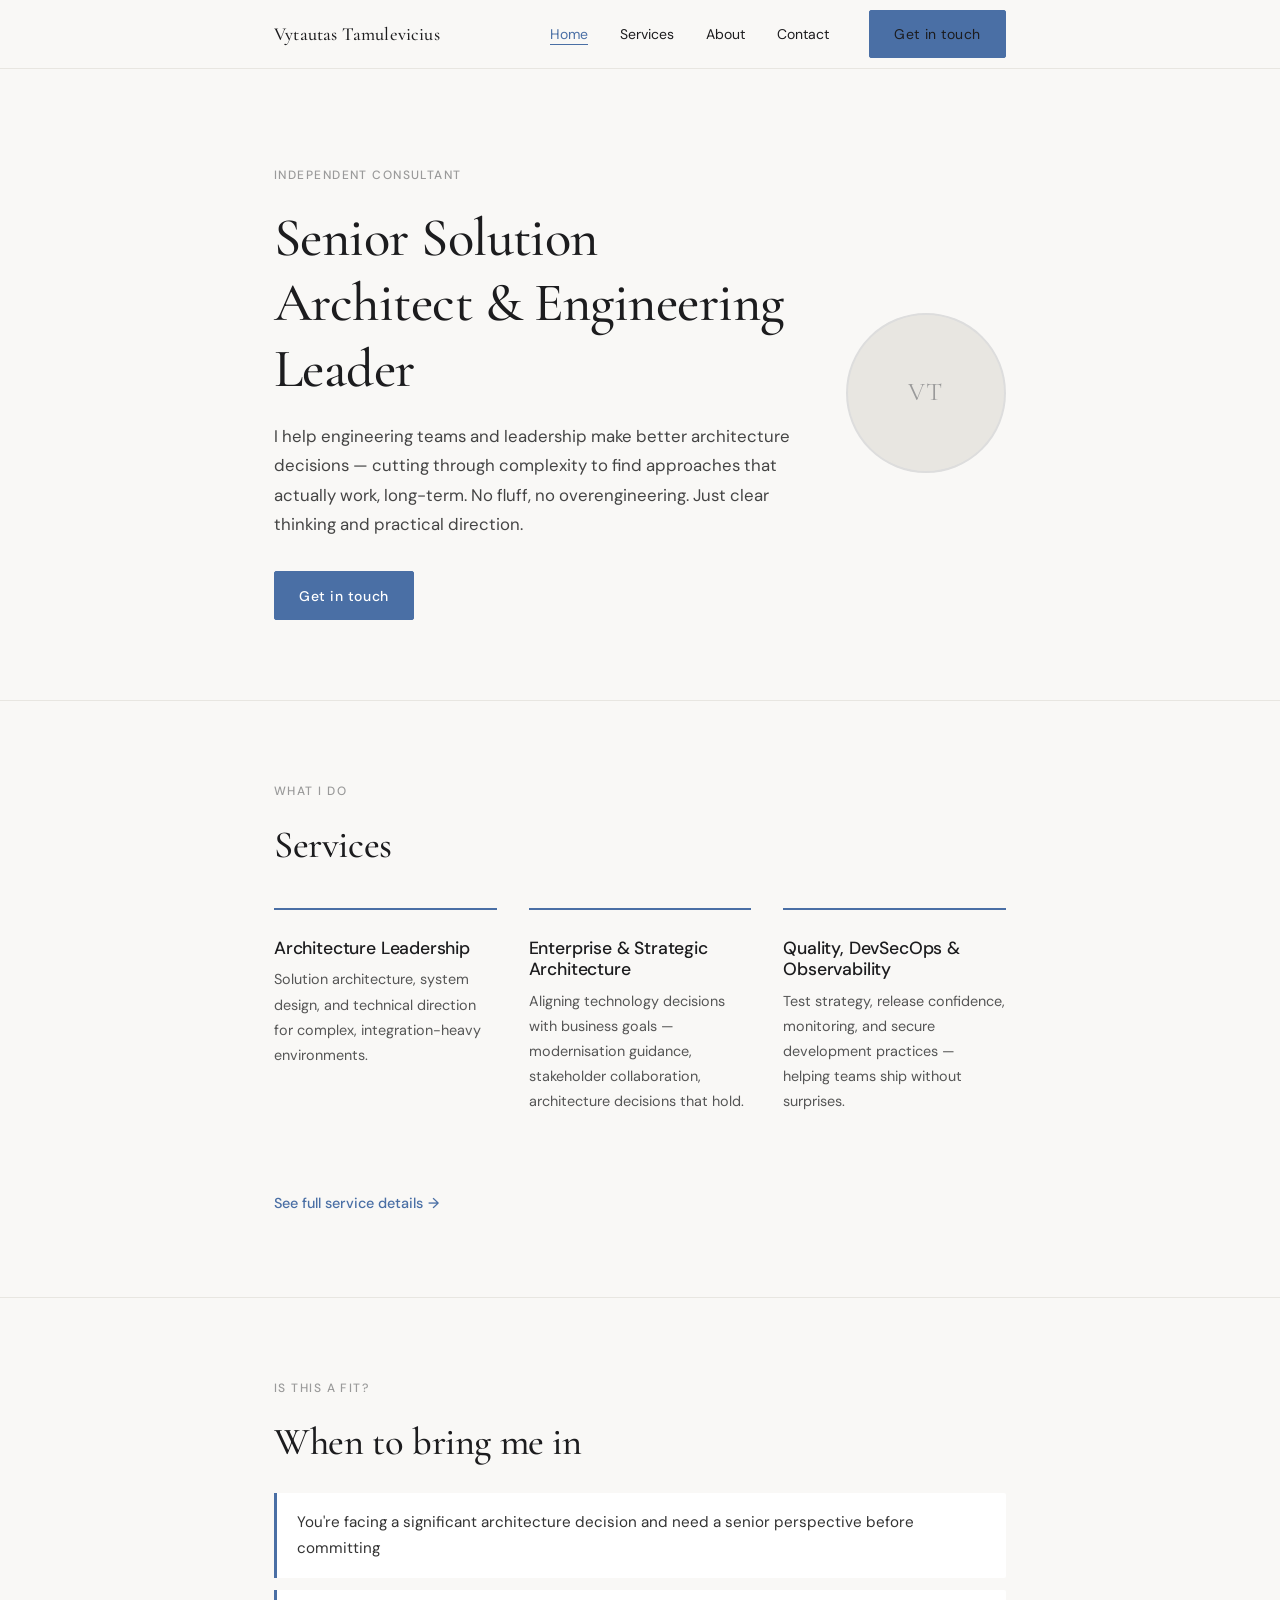
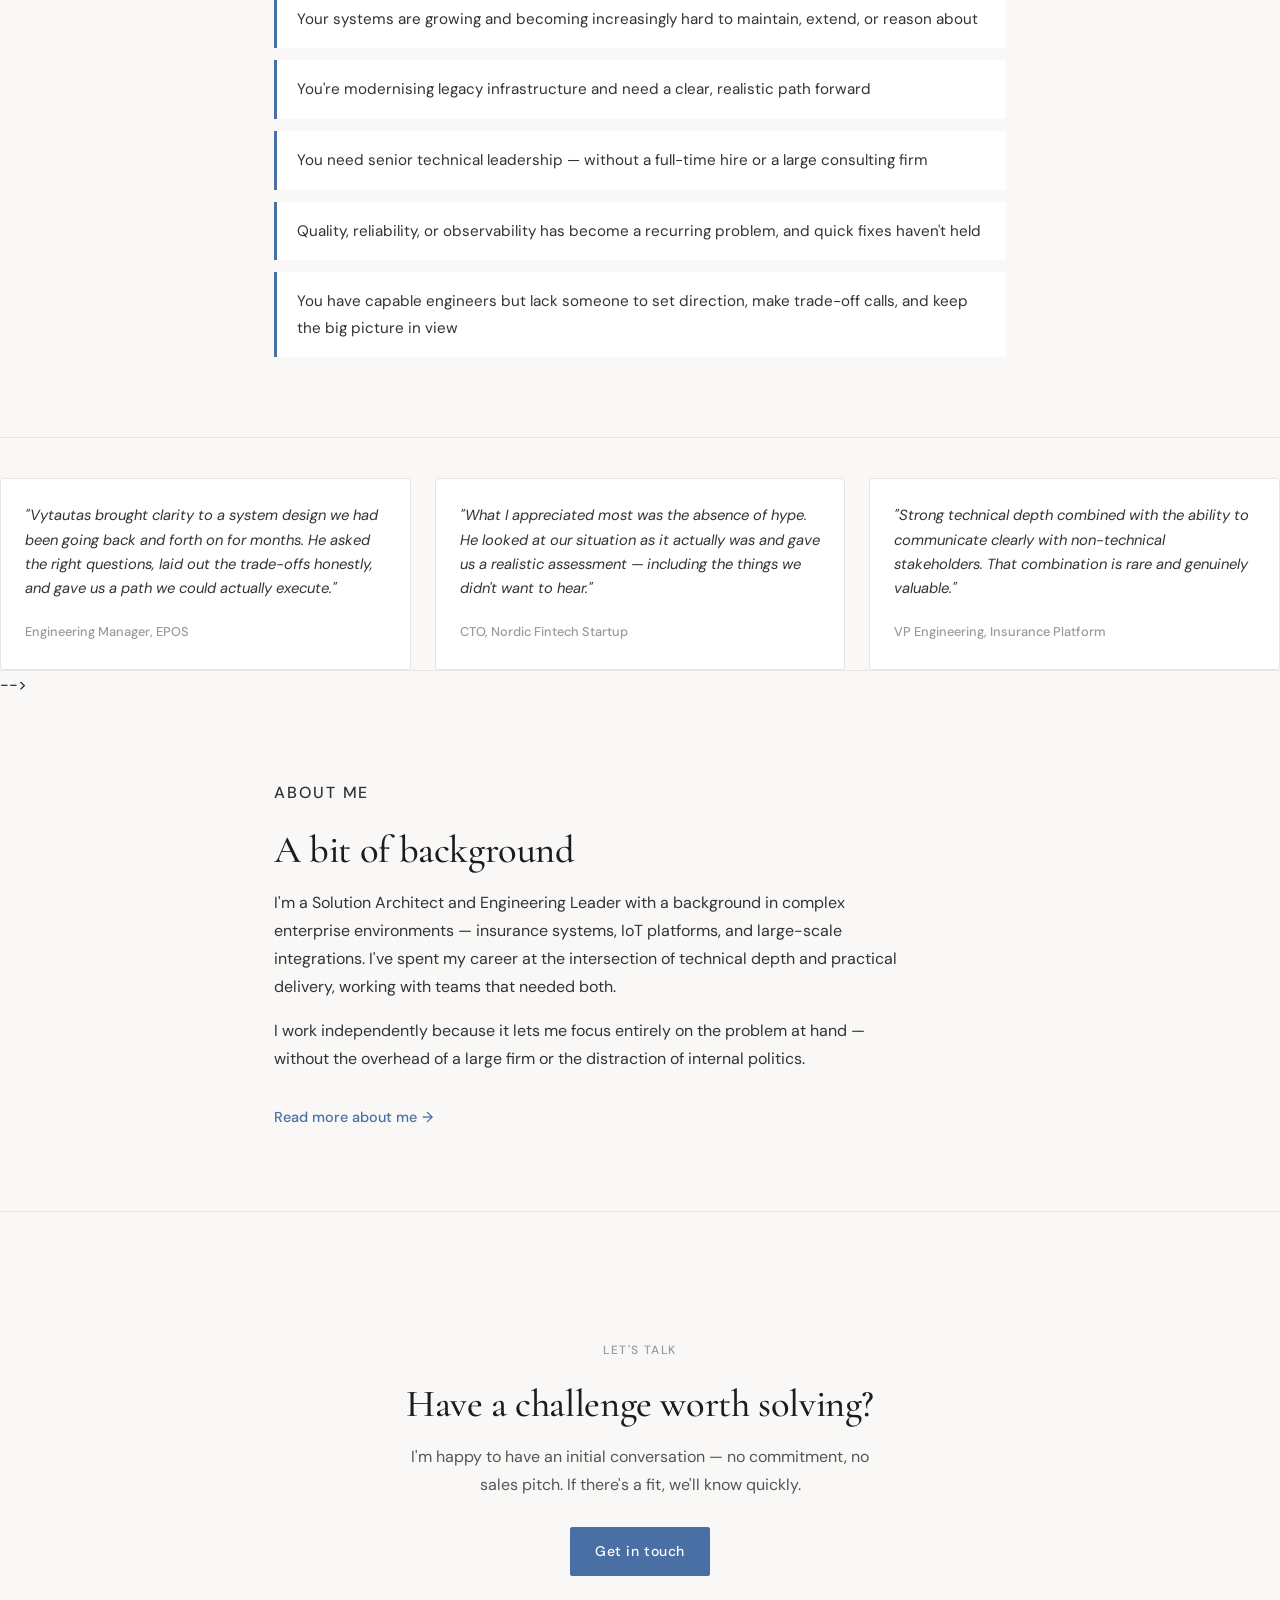
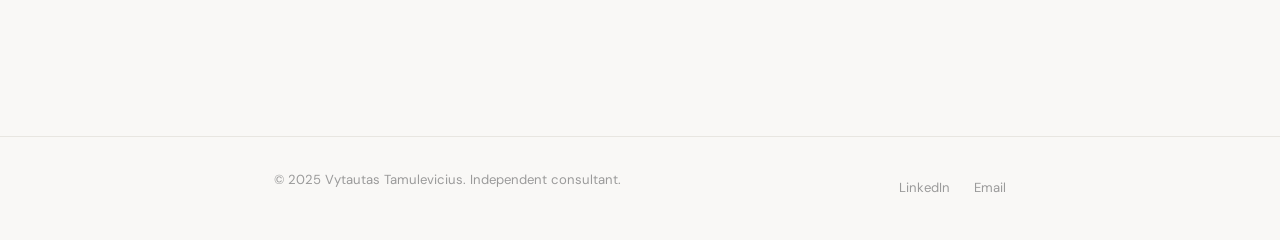
==== index.html @ 9941f317 "Comment out testimonials section in index.html" ====
<!DOCTYPE html>
<html lang="en">
<head>
  <meta charset="UTF-8" />
  <meta name="viewport" content="width=device-width, initial-scale=1.0" />
  <title>Vytautas Tamulevicius — Senior Solution Architect & Engineering Leader</title>
  <meta name="description" content="Independent consulting by Vytautas Tamulevicius — Solution Architect and Engineering Leader helping companies navigate complex systems, modernisation, and architecture decisions." />
  <link rel="stylesheet" href="style.css" />
</head>
<body>

  <!-- Navigation -->
  <nav>
    <div class="nav-inner">
      <a href="index.html" class="nav-logo">Vytautas Tamulevicius</a>
      <ul class="nav-links">
        <li><a href="index.html" class="active">Home</a></li>
        <li><a href="services.html">Services</a></li>
        <li><a href="about.html">About</a></li>
        <li><a href="contact.html">Contact</a></li>
        <li class="nav-cta"><a href="contact.html" class="btn btn-primary">Get in touch</a></li>
      </ul>
      <button class="hamburger" aria-label="Toggle navigation" aria-expanded="false">
        <span></span><span></span><span></span>
      </button>
    </div>
    <div class="mobile-menu">
      <a href="index.html">Home</a>
      <a href="services.html">Services</a>
      <a href="about.html">About</a>
      <a href="contact.html">Contact</a>
      <a href="contact.html" class="btn btn-primary">Get in touch</a>
    </div>
  </nav>

  <main>

    <!-- Hero -->
    <section class="hero">
      <div class="container">
        <div class="hero-inner">
          <div class="hero-text">
            <p class="section-label">Independent Consultant</p>
            <h1>Senior Solution Architect &amp; Engineering Leader</h1>
            <p class="hero-sub">
              I help engineering teams and leadership make better architecture decisions —
              cutting through complexity to find approaches that actually work, long-term.
              No fluff, no overengineering. Just clear thinking and practical direction.
            </p>
            <a href="contact.html" class="btn btn-primary">Get in touch</a>
          </div>
          <!-- PLACEHOLDER: Replace with your actual profile photo -->
          <div class="photo-placeholder" aria-label="Profile photo of Vytautas Tamulevicius">
            VT
          </div>
        </div>
      </div>
    </section>

    <hr />

    <!-- Services overview -->
    <section>
      <div class="container">
        <p class="section-label">What I do</p>
        <h2>Services</h2>
        <div class="services-grid">
          <div class="service-card">
            <h3>Architecture Leadership</h3>
            <p>Solution architecture, system design, and technical direction for complex, integration-heavy environments.</p>
          </div>
          <div class="service-card">
            <h3>Enterprise &amp; Strategic Architecture</h3>
            <p>Aligning technology decisions with business goals — modernisation guidance, stakeholder collaboration, architecture decisions that hold.</p>
          </div>
          <div class="service-card">
            <h3>Quality, DevSecOps &amp; Observability</h3>
            <p>Test strategy, release confidence, monitoring, and secure development practices — helping teams ship without surprises.</p>
          </div>
        </div>
        <p style="margin-top:2rem;">
          <a href="services.html" class="text-link">See full service details</a>
        </p>
      </div>
    </section>

    <hr />

    <!-- When to bring me in -->
    <section>
      <div class="container">
        <p class="section-label">Is this a fit?</p>
        <h2>When to bring me in</h2>
        <ul class="bring-in-list">
          <li>You're facing a significant architecture decision and need a senior perspective before committing</li>
          <li>Your systems are growing and becoming increasingly hard to maintain, extend, or reason about</li>
          <li>You're modernising legacy infrastructure and need a clear, realistic path forward</li>
          <li>You need senior technical leadership — without a full-time hire or a large consulting firm</li>
          <li>Quality, reliability, or observability has become a recurring problem, and quick fixes haven't held</li>
          <li>You have capable engineers but lack someone to set direction, make trade-off calls, and keep the big picture in view</li>
        </ul>
      </div>
    </section>

    <hr />

    <!-- Testimonials -->
    <!-- <section>
      <div class="container">
        <p class="section-label">What others say</p>
        <h2>Testimonials</h2>

        <!-- PLACEHOLDER: Replace with real testimonials before publishing -->
        <div class="testimonials-grid">
          <div class="testimonial">
            <blockquote>
              "Vytautas brought clarity to a system design we had been going back and forth on for months. He asked the right questions, laid out the trade-offs honestly, and gave us a path we could actually execute."
            </blockquote>
            <cite>Engineering Manager, EPOS</cite>
          </div>
          <div class="testimonial">
            <blockquote>
              "What I appreciated most was the absence of hype. He looked at our situation as it actually was and gave us a realistic assessment — including the things we didn't want to hear."
            </blockquote>
            <cite>CTO, Nordic Fintech Startup</cite>
          </div>
          <div class="testimonial">
            <blockquote>
              "Strong technical depth combined with the ability to communicate clearly with non-technical stakeholders. That combination is rare and genuinely valuable."
            </blockquote>
            <cite>VP Engineering, Insurance Platform</cite>
          </div>
        </div>

      </div>
    </section>

    <hr /> -->

    <!-- About teaser -->
    <section>
      <div class="container about-teaser">
        <p class="section-label">About me</p>
        <h2>A bit of background</h2>
        <p>
          I'm a Solution Architect and Engineering Leader with a background in complex enterprise environments —
          insurance systems, IoT platforms, and large-scale integrations. I've spent my career at the intersection
          of technical depth and practical delivery, working with teams that needed both.
        </p>
        <p>
          I work independently because it lets me focus entirely on the problem at hand —
          without the overhead of a large firm or the distraction of internal politics.
        </p>
        <a href="about.html" class="text-link">Read more about me</a>
      </div>
    </section>

    <hr />

    <!-- Contact teaser -->
    <section>
      <div class="container" style="text-align:center; padding: 3rem 0;">
        <p class="section-label">Let's talk</p>
        <h2>Have a challenge worth solving?</h2>
        <p style="color:#555; margin-bottom:1.75rem; max-width:480px; margin-left:auto; margin-right:auto;">
          I'm happy to have an initial conversation — no commitment, no sales pitch.
          If there's a fit, we'll know quickly.
        </p>
        <a href="contact.html" class="btn btn-primary">Get in touch</a>
      </div>
    </section>

  </main>

  <!-- Footer -->
  <footer>
    <div class="footer-inner">
      <p class="footer-copy">© 2025 Vytautas Tamulevicius. Independent consultant.</p>
      <div class="footer-links">
        <!-- PLACEHOLDER: Verify LinkedIn URL slug before publishing -->
        <a href="https://linkedin.com/in/vtamulevicius" target="_blank" rel="noopener">LinkedIn</a>
        <a href="mailto:vytautas.tamulevicius@humanaipartner.com">Email</a>
      </div>
    </div>
  </footer>

  <script>
    const hamburger = document.querySelector('.hamburger');
    const mobileMenu = document.querySelector('.mobile-menu');
    hamburger.addEventListener('click', () => {
      const isOpen = mobileMenu.classList.toggle('open');
      hamburger.classList.toggle('open', isOpen);
      hamburger.setAttribute('aria-expanded', isOpen);
    });
  </script>

</body>
</html>
---- style.css ----
/* ============================================
   Vytautas Tamulevicius — Consulting Site
   Shared Stylesheet
   ============================================ */

@import url('https://fonts.googleapis.com/css2?family=Cormorant+Garamond:wght@400;500;600&family=DM+Sans:wght@300;400;500&display=swap');

/* ── Variables ── */
:root {
  --bg:         #F9F8F6;
  --text:       #1C1C1E;
  --accent:     #4A6FA5;
  --accent-dark:#3a5a8a;
  --muted:      #9A9A9A;
  --border:     #E8E6E1;
  --max-w:      780px;
  --font-head:  'Cormorant Garamond', Georgia, serif;
  --font-body:  'DM Sans', system-ui, sans-serif;
}

/* ── Reset ── */
*, *::before, *::after { box-sizing: border-box; margin: 0; padding: 0; }

html { scroll-behavior: smooth; }

body {
  background: var(--bg);
  color: var(--text);
  font-family: var(--font-body);
  font-size: 1rem;
  font-weight: 400;
  line-height: 1.75;
  -webkit-font-smoothing: antialiased;
}

img { max-width: 100%; display: block; }
a { color: inherit; text-decoration: none; }

/* ── Layout ── */
.container {
  max-width: var(--max-w);
  margin: 0 auto;
  padding: 0 1.5rem;
}

section { padding: 5rem 0; }

.section-label {
  font-family: var(--font-body);
  font-size: 0.75rem;
  font-weight: 500;
  letter-spacing: 0.12em;
  text-transform: uppercase;
  color: var(--muted);
  margin-bottom: 1.25rem;
}

/* ── Typography ── */
h1, h2, h3 {
  font-family: var(--font-head);
  font-weight: 500;
  line-height: 1.2;
  letter-spacing: -0.01em;
}

h1 { font-size: clamp(2.4rem, 5vw, 3.4rem); }
h2 { font-size: clamp(1.8rem, 3.5vw, 2.4rem); margin-bottom: 1rem; }
h3 { font-size: 1.4rem; margin-bottom: 0.5rem; }

p { margin-bottom: 1rem; }
p:last-child { margin-bottom: 0; }

/* ── Buttons ── */
.btn {
  display: inline-block;
  font-family: var(--font-body);
  font-size: 0.875rem;
  font-weight: 500;
  letter-spacing: 0.04em;
  padding: 0.7rem 1.5rem;
  border-radius: 2px;
  transition: background 0.2s, color 0.2s, border-color 0.2s;
  cursor: pointer;
  border: 1.5px solid transparent;
}

.btn-primary {
  background: var(--accent);
  color: #fff;
  border-color: var(--accent);
}
.btn-primary:hover {
  background: var(--accent-dark);
  border-color: var(--accent-dark);
}

.btn-outline {
  background: transparent;
  color: var(--accent);
  border-color: var(--accent);
}
.btn-outline:hover {
  background: var(--accent);
  color: #fff;
}

/* ── Navigation ── */
nav {
  border-bottom: 1px solid var(--border);
  background: var(--bg);
  position: relative;
  z-index: 100;
}

.nav-inner {
  max-width: var(--max-w);
  margin: 0 auto;
  padding: 0 1.5rem;
  height: 68px;
  display: flex;
  align-items: center;
  justify-content: space-between;
}

.nav-logo {
  font-family: var(--font-head);
  font-size: 1.15rem;
  font-weight: 500;
  letter-spacing: 0.01em;
  color: var(--text);
}
.nav-logo:hover { color: var(--accent); transition: color 0.2s; }

.nav-links {
  display: flex;
  align-items: center;
  gap: 2rem;
  list-style: none;
}

.nav-links a {
  font-size: 0.875rem;
  font-weight: 400;
  color: var(--text);
  transition: color 0.2s;
  position: relative;
}

.nav-links a::after {
  content: '';
  position: absolute;
  bottom: -2px;
  left: 0;
  width: 0;
  height: 1px;
  background: var(--accent);
  transition: width 0.2s;
}
.nav-links a:hover { color: var(--accent); }
.nav-links a:hover::after { width: 100%; }
.nav-links a.active { color: var(--accent); }
.nav-links a.active::after { width: 100%; }

.nav-cta { margin-left: 0.5rem; }

/* Hamburger */
.hamburger {
  display: none;
  flex-direction: column;
  gap: 5px;
  background: none;
  border: none;
  cursor: pointer;
  padding: 4px;
}
.hamburger span {
  display: block;
  width: 22px;
  height: 1.5px;
  background: var(--text);
  transition: transform 0.25s, opacity 0.25s;
}
.hamburger.open span:nth-child(1) { transform: translateY(6.5px) rotate(45deg); }
.hamburger.open span:nth-child(2) { opacity: 0; }
.hamburger.open span:nth-child(3) { transform: translateY(-6.5px) rotate(-45deg); }

.mobile-menu {
  display: none;
  flex-direction: column;
  gap: 0;
  background: var(--bg);
  border-top: 1px solid var(--border);
  padding: 1rem 1.5rem 1.5rem;
}
.mobile-menu.open { display: flex; }
.mobile-menu a {
  font-size: 1rem;
  padding: 0.6rem 0;
  border-bottom: 1px solid var(--border);
  color: var(--text);
}
.mobile-menu a:last-child { border-bottom: none; margin-top: 0.75rem; }
.mobile-menu .btn { width: 100%; text-align: center; }

/* ── Hero ── */
.hero {
  padding: 6rem 0 5rem;
}

.hero-inner {
  display: flex;
  align-items: center;
  gap: 3rem;
}

.hero-text { flex: 1; }

.hero h1 {
  margin-bottom: 1.25rem;
  color: var(--text);
}

.hero-sub {
  font-size: 1.05rem;
  color: #444;
  margin-bottom: 2rem;
  max-width: 520px;
}

/* Photo placeholder */
.photo-placeholder {
  width: 160px;
  height: 160px;
  border-radius: 50%;
  background: var(--border);
  flex-shrink: 0;
  display: flex;
  align-items: center;
  justify-content: center;
  font-family: var(--font-head);
  font-size: 1.6rem;
  color: var(--muted);
  letter-spacing: 0.04em;
  border: 2px solid #ddd;
  overflow: hidden;
}

.photo-placeholder img {
  width: 100%;
  height: 100%;
  object-fit: cover;
  border-radius: 50%;
}

/* ── Divider ── */
hr {
  border: none;
  border-top: 1px solid var(--border);
}

/* ── Services Grid (home) ── */
.services-grid {
  display: grid;
  grid-template-columns: 1fr 1fr 1fr;
  gap: 2rem;
  margin-top: 2.5rem;
}

.service-card {
  padding: 1.75rem 0;
  border-top: 2px solid var(--accent);
}

.service-card h3 {
  font-size: 1.1rem;
  margin-bottom: 0.5rem;
  font-family: var(--font-body);
  font-weight: 500;
}

.service-card p {
  font-size: 0.9rem;
  color: #555;
  margin: 0;
}

/* ── "When to bring me in" ── */
.bring-in-list {
  list-style: none;
  margin-top: 1.75rem;
  display: flex;
  flex-direction: column;
  gap: 0.75rem;
}

.bring-in-list li {
  padding: 1rem 1.25rem;
  border-left: 3px solid var(--accent);
  background: #fff;
  font-size: 0.95rem;
  color: #333;
  border-radius: 0 2px 2px 0;
}

/* ── Testimonials ── */
.testimonials-grid {
  display: grid;
  grid-template-columns: 1fr 1fr 1fr;
  gap: 1.5rem;
  margin-top: 2.5rem;
}

.testimonial {
  background: #fff;
  border: 1px solid var(--border);
  border-radius: 3px;
  padding: 1.5rem;
}

.testimonial blockquote {
  font-size: 0.92rem;
  line-height: 1.65;
  color: #333;
  margin-bottom: 1rem;
  font-style: italic;
}

.testimonial cite {
  font-size: 0.8rem;
  font-style: normal;
  color: var(--muted);
  font-weight: 500;
}

/* ── About teaser ── */
.about-teaser p {
  font-size: 1rem;
  color: #333;
  max-width: 640px;
}

.text-link {
  color: var(--accent);
  font-size: 0.9rem;
  font-weight: 500;
  display: inline-flex;
  align-items: center;
  gap: 0.3rem;
  margin-top: 1rem;
  transition: gap 0.2s;
}
.text-link:hover { gap: 0.5rem; }
.text-link::after { content: '→'; }

/* ── Services page ── */
.service-block {
  padding: 2.5rem 0;
  border-top: 1px solid var(--border);
}

.service-block:last-child { border-bottom: 1px solid var(--border); }

.service-block h2 {
  font-size: 1.5rem;
  margin-bottom: 1rem;
}

.service-list {
  list-style: none;
  display: flex;
  flex-direction: column;
  gap: 0.5rem;
  margin-top: 0.75rem;
}

.service-list li {
  padding-left: 1.1rem;
  position: relative;
  font-size: 0.95rem;
  color: #333;
}

.service-list li::before {
  content: '—';
  position: absolute;
  left: 0;
  color: var(--accent);
}

.ai-note {
  background: #fff;
  border: 1px solid var(--border);
  border-left: 3px solid var(--accent);
  border-radius: 0 3px 3px 0;
  padding: 1.5rem;
  margin-top: 3rem;
}

.ai-note h3 {
  font-family: var(--font-body);
  font-size: 0.9rem;
  font-weight: 500;
  text-transform: uppercase;
  letter-spacing: 0.08em;
  color: var(--muted);
  margin-bottom: 0.75rem;
}

.ai-note p {
  font-size: 0.93rem;
  color: #444;
}

.how-i-work {
  margin-top: 3rem;
  padding-top: 3rem;
  border-top: 1px solid var(--border);
}

/* ── About page ── */
.about-content p {
  font-size: 1rem;
  color: #333;
  margin-bottom: 1.25rem;
}

.about-content p:last-child { margin-bottom: 0; }

/* ── Contact page ── */
.contact-form {
  margin-top: 2rem;
}

.form-group {
  margin-bottom: 1.25rem;
}

.form-group label {
  display: block;
  font-size: 0.82rem;
  font-weight: 500;
  letter-spacing: 0.06em;
  text-transform: uppercase;
  color: var(--muted);
  margin-bottom: 0.4rem;
}

.form-group input,
.form-group textarea {
  width: 100%;
  padding: 0.75rem 1rem;
  background: #fff;
  border: 1px solid var(--border);
  border-radius: 2px;
  font-family: var(--font-body);
  font-size: 0.95rem;
  color: var(--text);
  transition: border-color 0.2s;
  outline: none;
  appearance: none;
}

.form-group input:focus,
.form-group textarea:focus {
  border-color: var(--accent);
}

.form-group textarea {
  min-height: 160px;
  resize: vertical;
}

.form-submit { margin-top: 0.5rem; }

.form-note {
  font-size: 0.82rem;
  color: var(--muted);
  margin-top: 0.75rem;
}

.contact-alternatives {
  margin-top: 3rem;
  padding-top: 2.5rem;
  border-top: 1px solid var(--border);
}

.contact-alternatives h3 {
  font-family: var(--font-body);
  font-size: 0.85rem;
  font-weight: 500;
  text-transform: uppercase;
  letter-spacing: 0.08em;
  color: var(--muted);
  margin-bottom: 1rem;
}

.contact-links {
  display: flex;
  flex-direction: column;
  gap: 0.5rem;
}

.contact-links a {
  font-size: 0.95rem;
  color: var(--accent);
  transition: color 0.2s;
}
.contact-links a:hover { color: var(--accent-dark); }

/* ── Footer ── */
footer {
  border-top: 1px solid var(--border);
  padding: 2rem 0;
  margin-top: 2rem;
}

.footer-inner {
  max-width: var(--max-w);
  margin: 0 auto;
  padding: 0 1.5rem;
  display: flex;
  align-items: center;
  justify-content: space-between;
  flex-wrap: wrap;
  gap: 0.75rem;
}

.footer-copy {
  font-size: 0.82rem;
  color: var(--muted);
}

.footer-links {
  display: flex;
  gap: 1.5rem;
}

.footer-links a {
  font-size: 0.82rem;
  color: var(--muted);
  transition: color 0.2s;
}
.footer-links a:hover { color: var(--accent); }

/* ── Responsive ── */
@media (max-width: 700px) {
  section { padding: 3.5rem 0; }

  .hero { padding: 4rem 0 3rem; }

  .hero-inner {
    flex-direction: column-reverse;
    align-items: flex-start;
    gap: 2rem;
  }

  .photo-placeholder { width: 120px; height: 120px; }

  .services-grid { grid-template-columns: 1fr; gap: 0; }
  .service-card { border-top: 1px solid var(--border); border-left: 3px solid var(--accent); padding: 1.25rem 1rem; }
  .service-card:first-child { border-top: 2px solid var(--accent); }

  .testimonials-grid { grid-template-columns: 1fr; }

  .nav-links { display: none; }
  .hamburger { display: flex; }

  h1 { font-size: 2.2rem; }

  .footer-inner { flex-direction: column; align-items: flex-start; }
}

@media (max-width: 900px) {
  .testimonials-grid { grid-template-columns: 1fr 1fr; }
}

/* ── Form feedback ── */
.form-success {
  display: none;
  padding: 1rem;
  background: #eef4ee;
  border: 1px solid #b5d4b5;
  border-radius: 2px;
  color: #2d5a2d;
  font-size: 0.9rem;
  margin-top: 1rem;
}
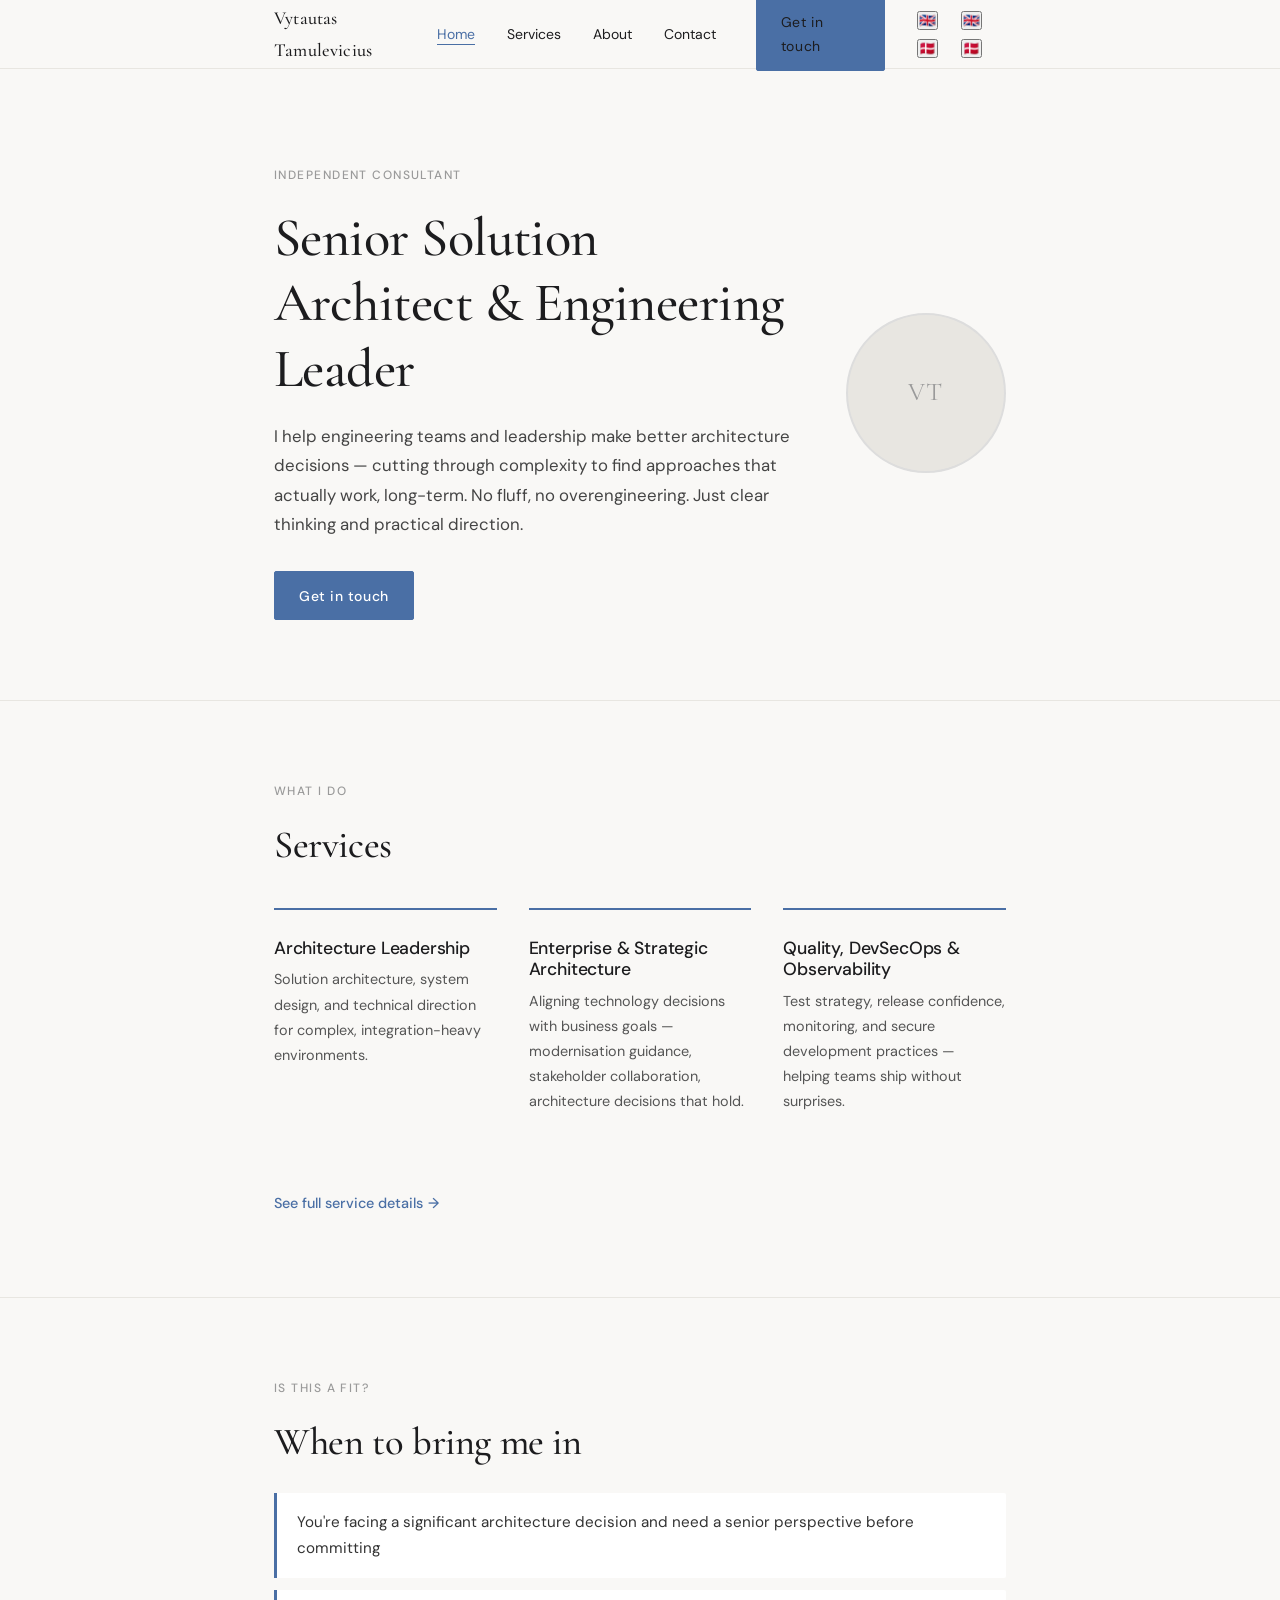
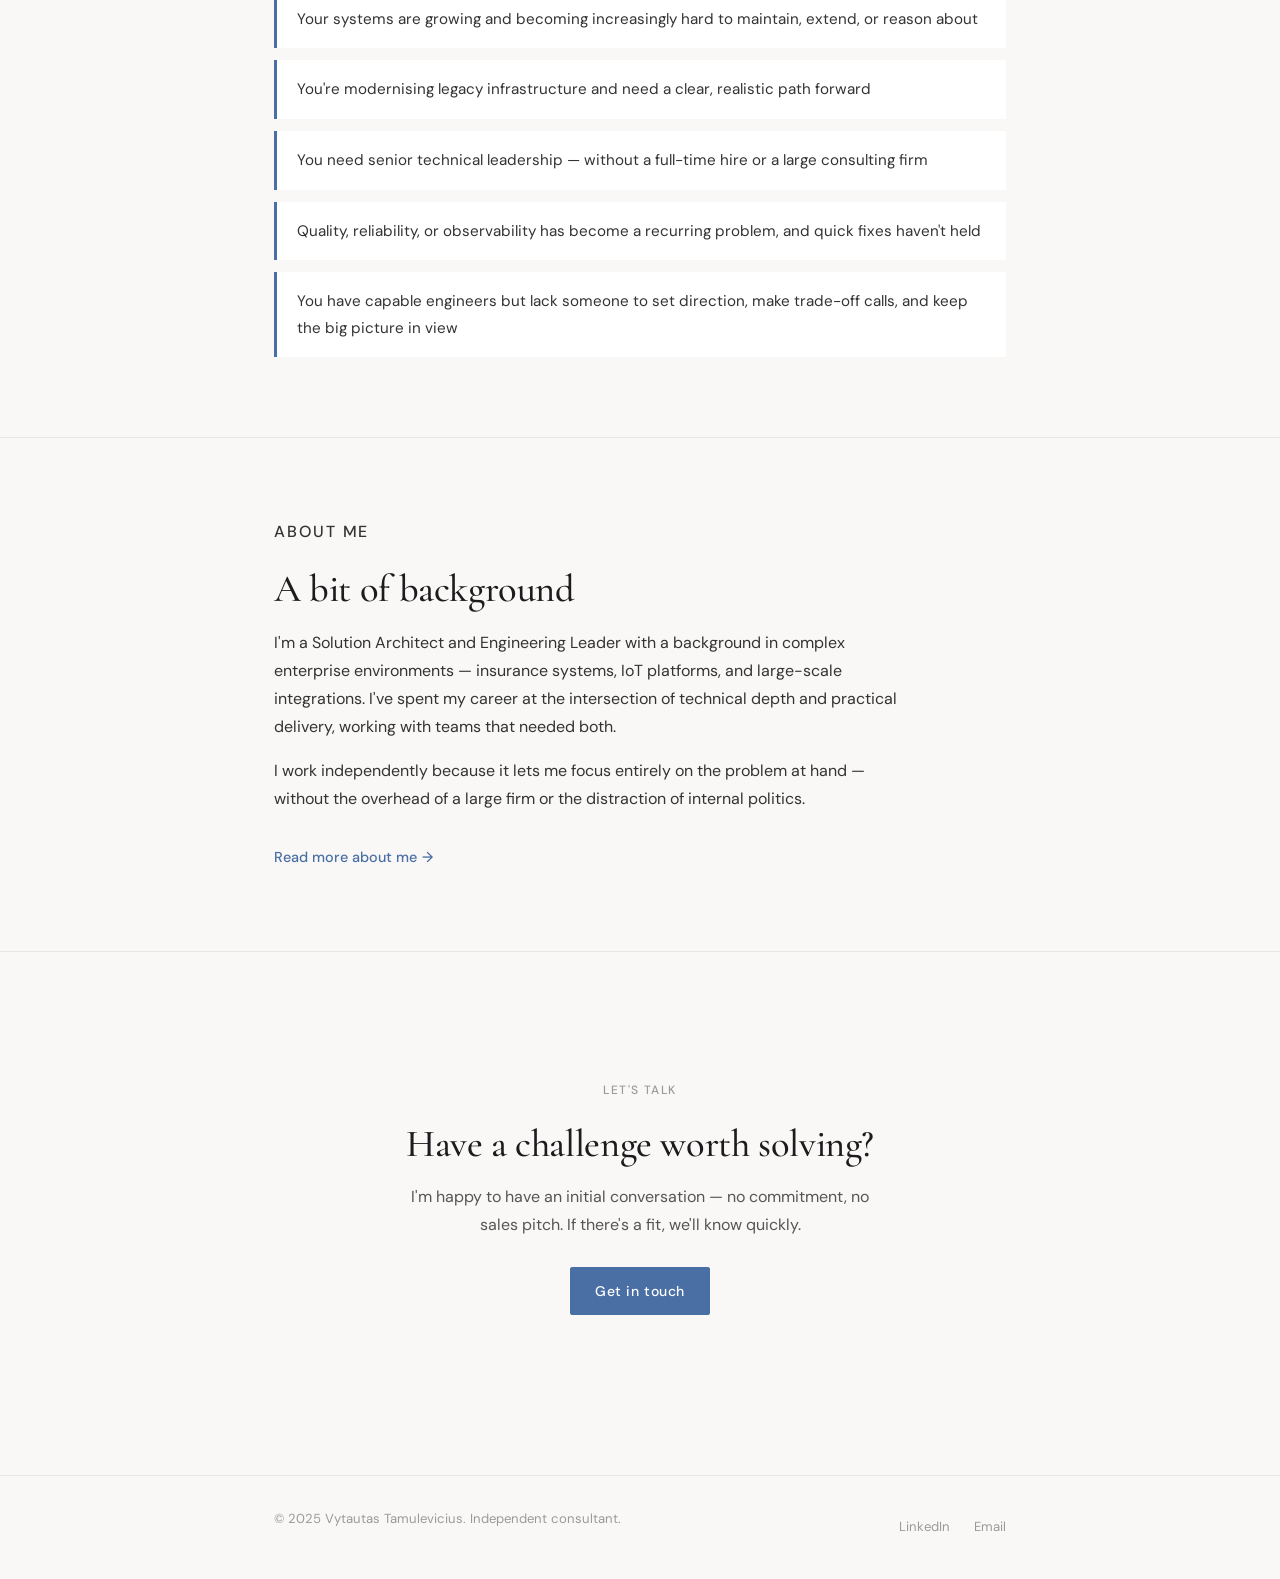
==== commit 629a8dd7: "Add internationalization support to index.html" ====
--- a/index.html
+++ b/index.html
@@ -9,181 +9,164 @@
 </head>
 <body>
 
-  <!-- Navigation -->
   <nav>
     <div class="nav-inner">
-      <a href="index.html" class="nav-logo">Vytautas Tamulevicius</a>
+      <a href="index.html" class="nav-logo" data-i18n="nav_logo">Vytautas Tamulevicius</a>
       <ul class="nav-links">
-        <li><a href="index.html" class="active">Home</a></li>
-        <li><a href="services.html">Services</a></li>
-        <li><a href="about.html">About</a></li>
-        <li><a href="contact.html">Contact</a></li>
-        <li class="nav-cta"><a href="contact.html" class="btn btn-primary">Get in touch</a></li>
+        <li><a href="index.html" class="active" data-i18n="nav_home">Home</a></li>
+        <li><a href="services.html" data-i18n="nav_services">Services</a></li>
+        <li><a href="about.html" data-i18n="nav_about">About</a></li>
+        <li><a href="contact.html" data-i18n="nav_contact">Contact</a></li>
+        <li class="nav-cta"><a href="contact.html" class="btn btn-primary" data-i18n="nav_cta">Get in touch</a></li>
+        <li>
+          <div class="lang-switcher">
+            <button class="lang-btn" data-lang="en" aria-label="Switch to English">🇬🇧</button>
+            <button class="lang-btn" data-lang="dk" aria-label="Skift til dansk">🇩🇰</button>
+          </div>
+        </li>
       </ul>
-      <button class="hamburger" aria-label="Toggle navigation" aria-expanded="false">
-        <span></span><span></span><span></span>
-      </button>
+      <div style="display:flex;align-items:center;gap:0.5rem;">
+        <div class="lang-switcher">
+          <button class="lang-btn" data-lang="en" aria-label="Switch to English">🇬🇧</button>
+          <button class="lang-btn" data-lang="dk" aria-label="Skift til dansk">🇩🇰</button>
+        </div>
+        <button class="hamburger" aria-label="Toggle navigation" aria-expanded="false">
+          <span></span><span></span><span></span>
+        </button>
+      </div>
     </div>
     <div class="mobile-menu">
-      <a href="index.html">Home</a>
-      <a href="services.html">Services</a>
-      <a href="about.html">About</a>
-      <a href="contact.html">Contact</a>
-      <a href="contact.html" class="btn btn-primary">Get in touch</a>
+      <a href="index.html" data-i18n="nav_home">Home</a>
+      <a href="services.html" data-i18n="nav_services">Services</a>
+      <a href="about.html" data-i18n="nav_about">About</a>
+      <a href="contact.html" data-i18n="nav_contact">Contact</a>
+      <a href="contact.html" class="btn btn-primary" data-i18n="nav_cta">Get in touch</a>
     </div>
   </nav>
 
   <main>
 
-    <!-- Hero -->
     <section class="hero">
       <div class="container">
         <div class="hero-inner">
           <div class="hero-text">
-            <p class="section-label">Independent Consultant</p>
-            <h1>Senior Solution Architect &amp; Engineering Leader</h1>
-            <p class="hero-sub">
-              I help engineering teams and leadership make better architecture decisions —
-              cutting through complexity to find approaches that actually work, long-term.
-              No fluff, no overengineering. Just clear thinking and practical direction.
-            </p>
-            <a href="contact.html" class="btn btn-primary">Get in touch</a>
+            <p class="section-label" data-i18n="hero_label">Independent Consultant</p>
+            <h1 data-i18n="hero_h1">Senior Solution Architect &amp; Engineering Leader</h1>
+            <p class="hero-sub" data-i18n="hero_sub">I help engineering teams and leadership make better architecture decisions — cutting through complexity to find approaches that actually work, long-term. No fluff, no overengineering. Just clear thinking and practical direction.</p>
+            <a href="contact.html" class="btn btn-primary" data-i18n="hero_cta">Get in touch</a>
           </div>
           <!-- PLACEHOLDER: Replace with your actual profile photo -->
-          <div class="photo-placeholder" aria-label="Profile photo of Vytautas Tamulevicius">
-            VT
-          </div>
+          <div class="photo-placeholder" aria-label="Profile photo of Vytautas Tamulevicius">VT</div>
         </div>
       </div>
     </section>
 
     <hr />
 
-    <!-- Services overview -->
     <section>
       <div class="container">
-        <p class="section-label">What I do</p>
-        <h2>Services</h2>
+        <p class="section-label" data-i18n="services_label">What I do</p>
+        <h2 data-i18n="services_h2">Services</h2>
         <div class="services-grid">
           <div class="service-card">
-            <h3>Architecture Leadership</h3>
-            <p>Solution architecture, system design, and technical direction for complex, integration-heavy environments.</p>
+            <h3 data-i18n="s1_title">Architecture Leadership</h3>
+            <p data-i18n="s1_desc">Solution architecture, system design, and technical direction for complex, integration-heavy environments.</p>
           </div>
           <div class="service-card">
-            <h3>Enterprise &amp; Strategic Architecture</h3>
-            <p>Aligning technology decisions with business goals — modernisation guidance, stakeholder collaboration, architecture decisions that hold.</p>
+            <h3 data-i18n="s2_title">Enterprise &amp; Strategic Architecture</h3>
+            <p data-i18n="s2_desc">Aligning technology decisions with business goals — modernisation guidance, stakeholder collaboration, architecture decisions that hold.</p>
           </div>
           <div class="service-card">
-            <h3>Quality, DevSecOps &amp; Observability</h3>
-            <p>Test strategy, release confidence, monitoring, and secure development practices — helping teams ship without surprises.</p>
+            <h3 data-i18n="s3_title">Quality, DevSecOps &amp; Observability</h3>
+            <p data-i18n="s3_desc">Test strategy, release confidence, monitoring, and secure development practices — helping teams ship without surprises.</p>
           </div>
         </div>
         <p style="margin-top:2rem;">
-          <a href="services.html" class="text-link">See full service details</a>
+          <a href="services.html" class="text-link" data-i18n="services_link">See full service details</a>
         </p>
       </div>
     </section>
 
     <hr />
 
-    <!-- When to bring me in -->
     <section>
       <div class="container">
-        <p class="section-label">Is this a fit?</p>
-        <h2>When to bring me in</h2>
+        <p class="section-label" data-i18n="bringin_label">Is this a fit?</p>
+        <h2 data-i18n="bringin_h2">When to bring me in</h2>
         <ul class="bring-in-list">
-          <li>You're facing a significant architecture decision and need a senior perspective before committing</li>
-          <li>Your systems are growing and becoming increasingly hard to maintain, extend, or reason about</li>
-          <li>You're modernising legacy infrastructure and need a clear, realistic path forward</li>
-          <li>You need senior technical leadership — without a full-time hire or a large consulting firm</li>
-          <li>Quality, reliability, or observability has become a recurring problem, and quick fixes haven't held</li>
-          <li>You have capable engineers but lack someone to set direction, make trade-off calls, and keep the big picture in view</li>
+          <li data-i18n="bringin_1">You're facing a significant architecture decision and need a senior perspective before committing</li>
+          <li data-i18n="bringin_2">Your systems are growing and becoming increasingly hard to maintain, extend, or reason about</li>
+          <li data-i18n="bringin_3">You're modernising legacy infrastructure and need a clear, realistic path forward</li>
+          <li data-i18n="bringin_4">You need senior technical leadership — without a full-time hire or a large consulting firm</li>
+          <li data-i18n="bringin_5">Quality, reliability, or observability has become a recurring problem, and quick fixes haven't held</li>
+          <li data-i18n="bringin_6">You have capable engineers but lack someone to set direction, make trade-off calls, and keep the big picture in view</li>
         </ul>
+      </div>
+    </section>
+
+    <!-- TESTIMONIALS HIDDEN: uncomment when you have permission from former managers -->
+    <!--
+    <hr />
+
+    <section>
+      <div class="container">
+        <p class="section-label" data-i18n="test_label">What others say</p>
+        <h2 data-i18n="test_h2">Testimonials</h2>
+        <div class="testimonials-grid">
+          <div class="testimonial">
+            <blockquote data-i18n="t1_quote">"Vytautas brought clarity to a system design we had been going back and forth on for months. He asked the right questions, laid out the trade-offs honestly, and gave us a path we could actually execute."</blockquote>
+            <cite data-i18n="t1_cite">Engineering Manager, EPOS</cite>
+          </div>
+          <div class="testimonial">
+            <blockquote data-i18n="t2_quote">"What I appreciated most was the absence of hype. He looked at our situation as it actually was and gave us a realistic assessment — including the things we didn't want to hear."</blockquote>
+            <cite data-i18n="t2_cite">CTO, Nordic Fintech Startup</cite>
+          </div>
+          <div class="testimonial">
+            <blockquote data-i18n="t3_quote">"Strong technical depth combined with the ability to communicate clearly with non-technical stakeholders. That combination is rare and genuinely valuable."</blockquote>
+            <cite data-i18n="t3_cite">VP Engineering, Insurance Platform</cite>
+          </div>
+        </div>
+      </div>
+    </section>
+    -->
+
+    <hr />
+
+    <section>
+      <div class="container about-teaser">
+        <p class="section-label" data-i18n="about_label">About me</p>
+        <h2 data-i18n="about_h2">A bit of background</h2>
+        <p data-i18n="about_p1">I'm a Solution Architect and Engineering Leader with a background in complex enterprise environments — insurance systems, IoT platforms, and large-scale integrations. I've spent my career at the intersection of technical depth and practical delivery, working with teams that needed both.</p>
+        <p data-i18n="about_p2">I work independently because it lets me focus entirely on the problem at hand — without the overhead of a large firm or the distraction of internal politics.</p>
+        <a href="about.html" class="text-link" data-i18n="about_link">Read more about me</a>
       </div>
     </section>
 
     <hr />
 
-    <!-- Testimonials -->
-    <!-- <section>
-      <div class="container">
-        <p class="section-label">What others say</p>
-        <h2>Testimonials</h2>
-
-        <!-- PLACEHOLDER: Replace with real testimonials before publishing -->
-        <div class="testimonials-grid">
-          <div class="testimonial">
-            <blockquote>
-              "Vytautas brought clarity to a system design we had been going back and forth on for months. He asked the right questions, laid out the trade-offs honestly, and gave us a path we could actually execute."
-            </blockquote>
-            <cite>Engineering Manager, EPOS</cite>
-          </div>
-          <div class="testimonial">
-            <blockquote>
-              "What I appreciated most was the absence of hype. He looked at our situation as it actually was and gave us a realistic assessment — including the things we didn't want to hear."
-            </blockquote>
-            <cite>CTO, Nordic Fintech Startup</cite>
-          </div>
-          <div class="testimonial">
-            <blockquote>
-              "Strong technical depth combined with the ability to communicate clearly with non-technical stakeholders. That combination is rare and genuinely valuable."
-            </blockquote>
-            <cite>VP Engineering, Insurance Platform</cite>
-          </div>
-        </div>
-
-      </div>
-    </section>
-
-    <hr /> -->
-
-    <!-- About teaser -->
-    <section>
-      <div class="container about-teaser">
-        <p class="section-label">About me</p>
-        <h2>A bit of background</h2>
-        <p>
-          I'm a Solution Architect and Engineering Leader with a background in complex enterprise environments —
-          insurance systems, IoT platforms, and large-scale integrations. I've spent my career at the intersection
-          of technical depth and practical delivery, working with teams that needed both.
-        </p>
-        <p>
-          I work independently because it lets me focus entirely on the problem at hand —
-          without the overhead of a large firm or the distraction of internal politics.
-        </p>
-        <a href="about.html" class="text-link">Read more about me</a>
-      </div>
-    </section>
-
-    <hr />
-
-    <!-- Contact teaser -->
     <section>
       <div class="container" style="text-align:center; padding: 3rem 0;">
-        <p class="section-label">Let's talk</p>
-        <h2>Have a challenge worth solving?</h2>
-        <p style="color:#555; margin-bottom:1.75rem; max-width:480px; margin-left:auto; margin-right:auto;">
-          I'm happy to have an initial conversation — no commitment, no sales pitch.
-          If there's a fit, we'll know quickly.
-        </p>
-        <a href="contact.html" class="btn btn-primary">Get in touch</a>
+        <p class="section-label" data-i18n="cta_label">Let's talk</p>
+        <h2 data-i18n="cta_h2">Have a challenge worth solving?</h2>
+        <p style="color:#555; margin-bottom:1.75rem; max-width:480px; margin-left:auto; margin-right:auto;" data-i18n="cta_p">I'm happy to have an initial conversation — no commitment, no sales pitch. If there's a fit, we'll know quickly.</p>
+        <a href="contact.html" class="btn btn-primary" data-i18n="cta_btn">Get in touch</a>
       </div>
     </section>
 
   </main>
 
-  <!-- Footer -->
   <footer>
     <div class="footer-inner">
-      <p class="footer-copy">© 2025 Vytautas Tamulevicius. Independent consultant.</p>
+      <p class="footer-copy" data-i18n="footer_copy">© 2025 Vytautas Tamulevicius. Independent consultant.</p>
       <div class="footer-links">
         <!-- PLACEHOLDER: Verify LinkedIn URL slug before publishing -->
-        <a href="https://linkedin.com/in/vtamulevicius" target="_blank" rel="noopener">LinkedIn</a>
-        <a href="mailto:vytautas.tamulevicius@humanaipartner.com">Email</a>
+        <a href="https://linkedin.com/in/vtamulevicius" target="_blank" rel="noopener" data-i18n="footer_li">LinkedIn</a>
+        <a href="mailto:vytautas.tamulevicius@humanaipartner.com" data-i18n="footer_email">Email</a>
       </div>
     </div>
   </footer>
 
+  <script src="translations.js"></script>
   <script>
     const hamburger = document.querySelector('.hamburger');
     const mobileMenu = document.querySelector('.mobile-menu');
@@ -193,6 +176,5 @@
       hamburger.setAttribute('aria-expanded', isOpen);
     });
   </script>
-
 </body>
 </html>
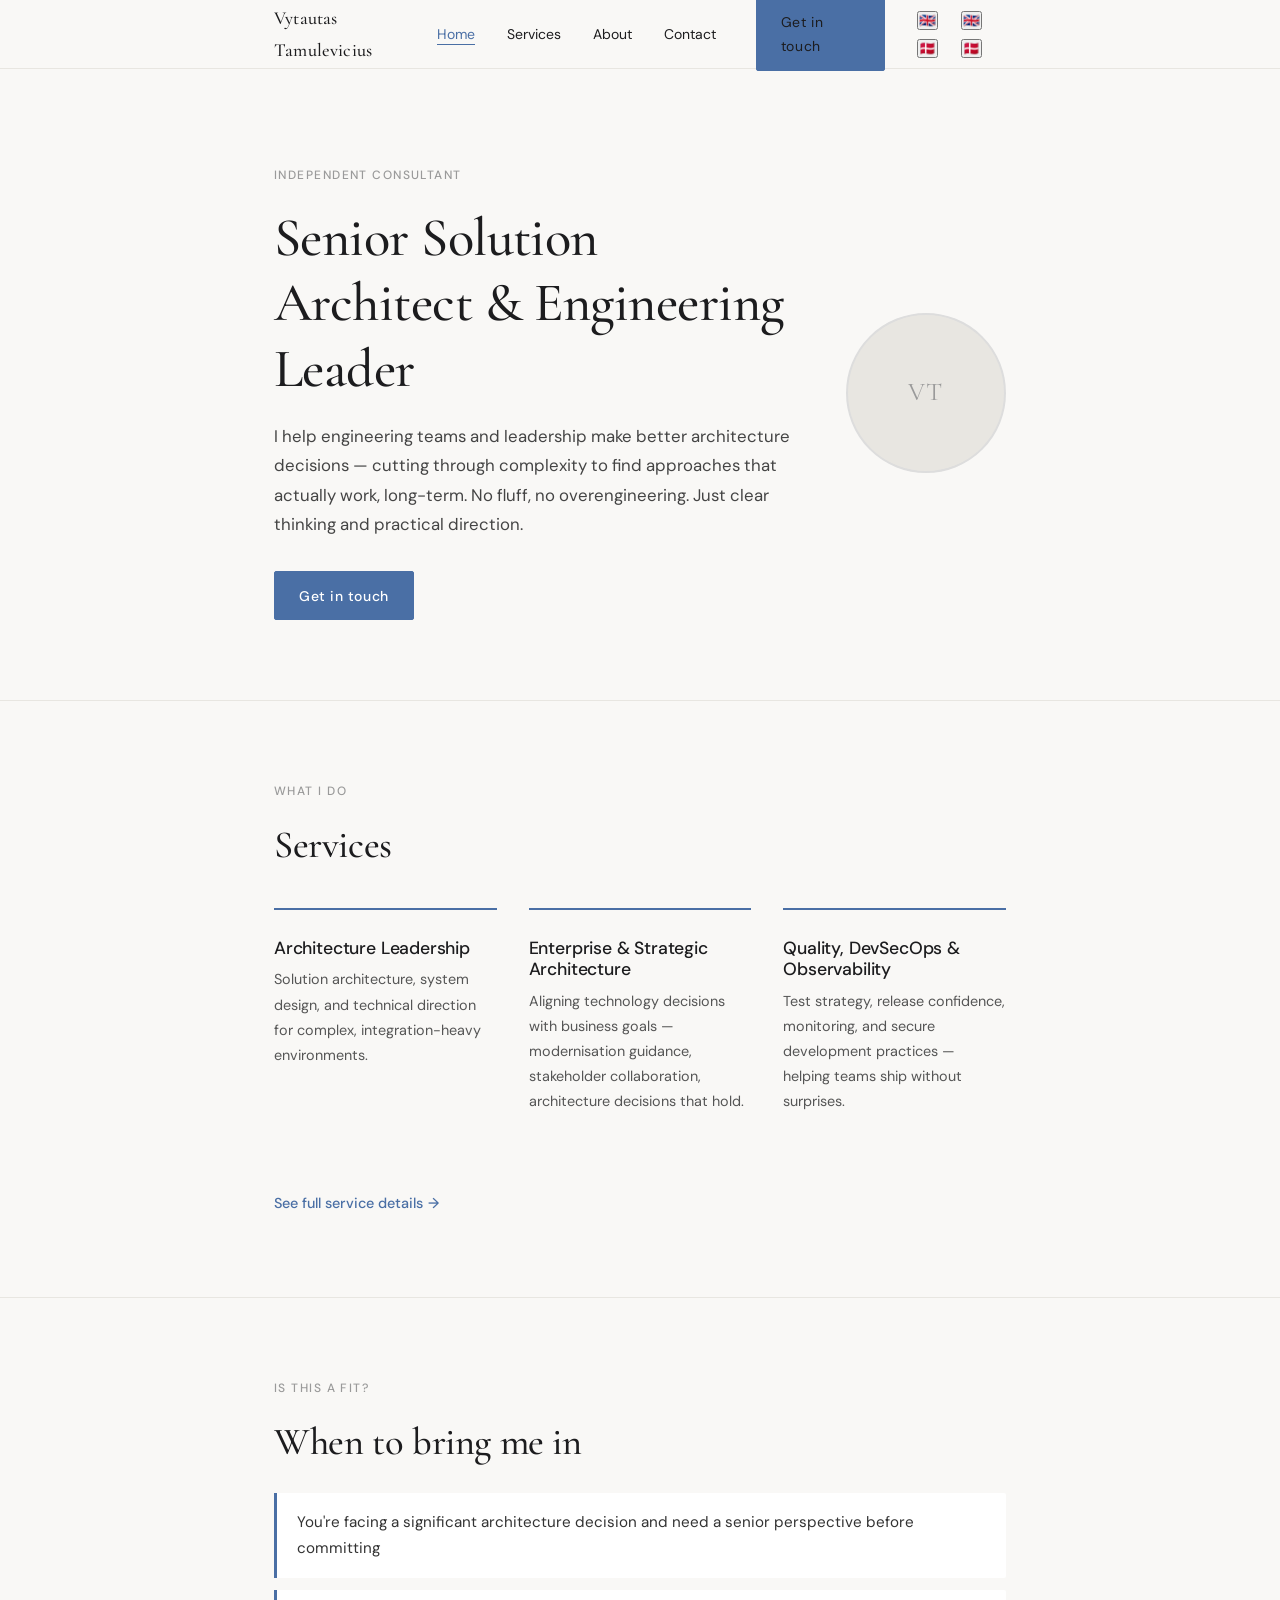
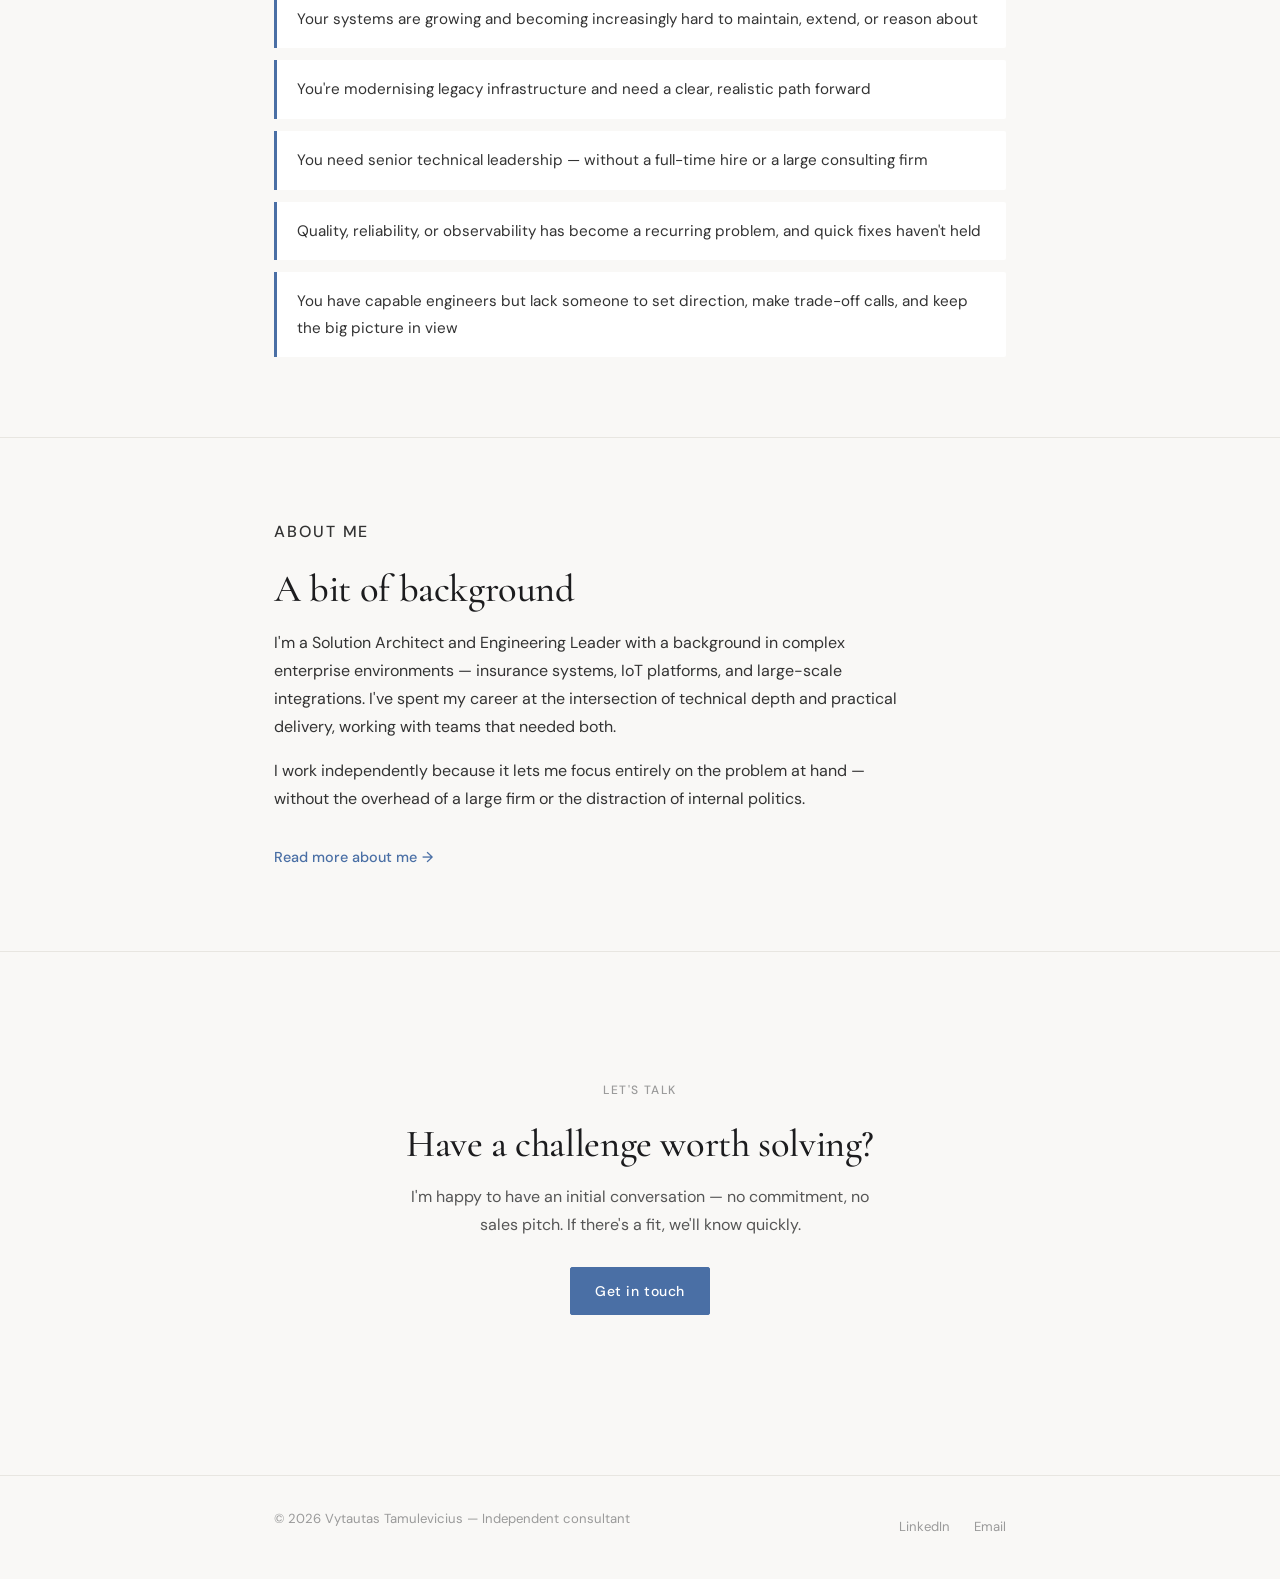
==== commit d63eaaf6: "Update footer year and LinkedIn URL" ====
--- a/index.html
+++ b/index.html
@@ -157,10 +157,10 @@
 
   <footer>
     <div class="footer-inner">
-      <p class="footer-copy" data-i18n="footer_copy">© 2025 Vytautas Tamulevicius. Independent consultant.</p>
+      <p class="footer-copy" data-i18n="footer_copy">© 2026 Vytautas Tamulevicius — Independent consultant</p>
       <div class="footer-links">
         <!-- PLACEHOLDER: Verify LinkedIn URL slug before publishing -->
-        <a href="https://linkedin.com/in/vtamulevicius" target="_blank" rel="noopener" data-i18n="footer_li">LinkedIn</a>
+        <a href="https://www.linkedin.com/in/vytautastamulevicius/" target="_blank" rel="noopener" data-i18n="footer_li">LinkedIn</a>
         <a href="mailto:vytautas.tamulevicius@humanaipartner.com" data-i18n="footer_email">Email</a>
       </div>
     </div>
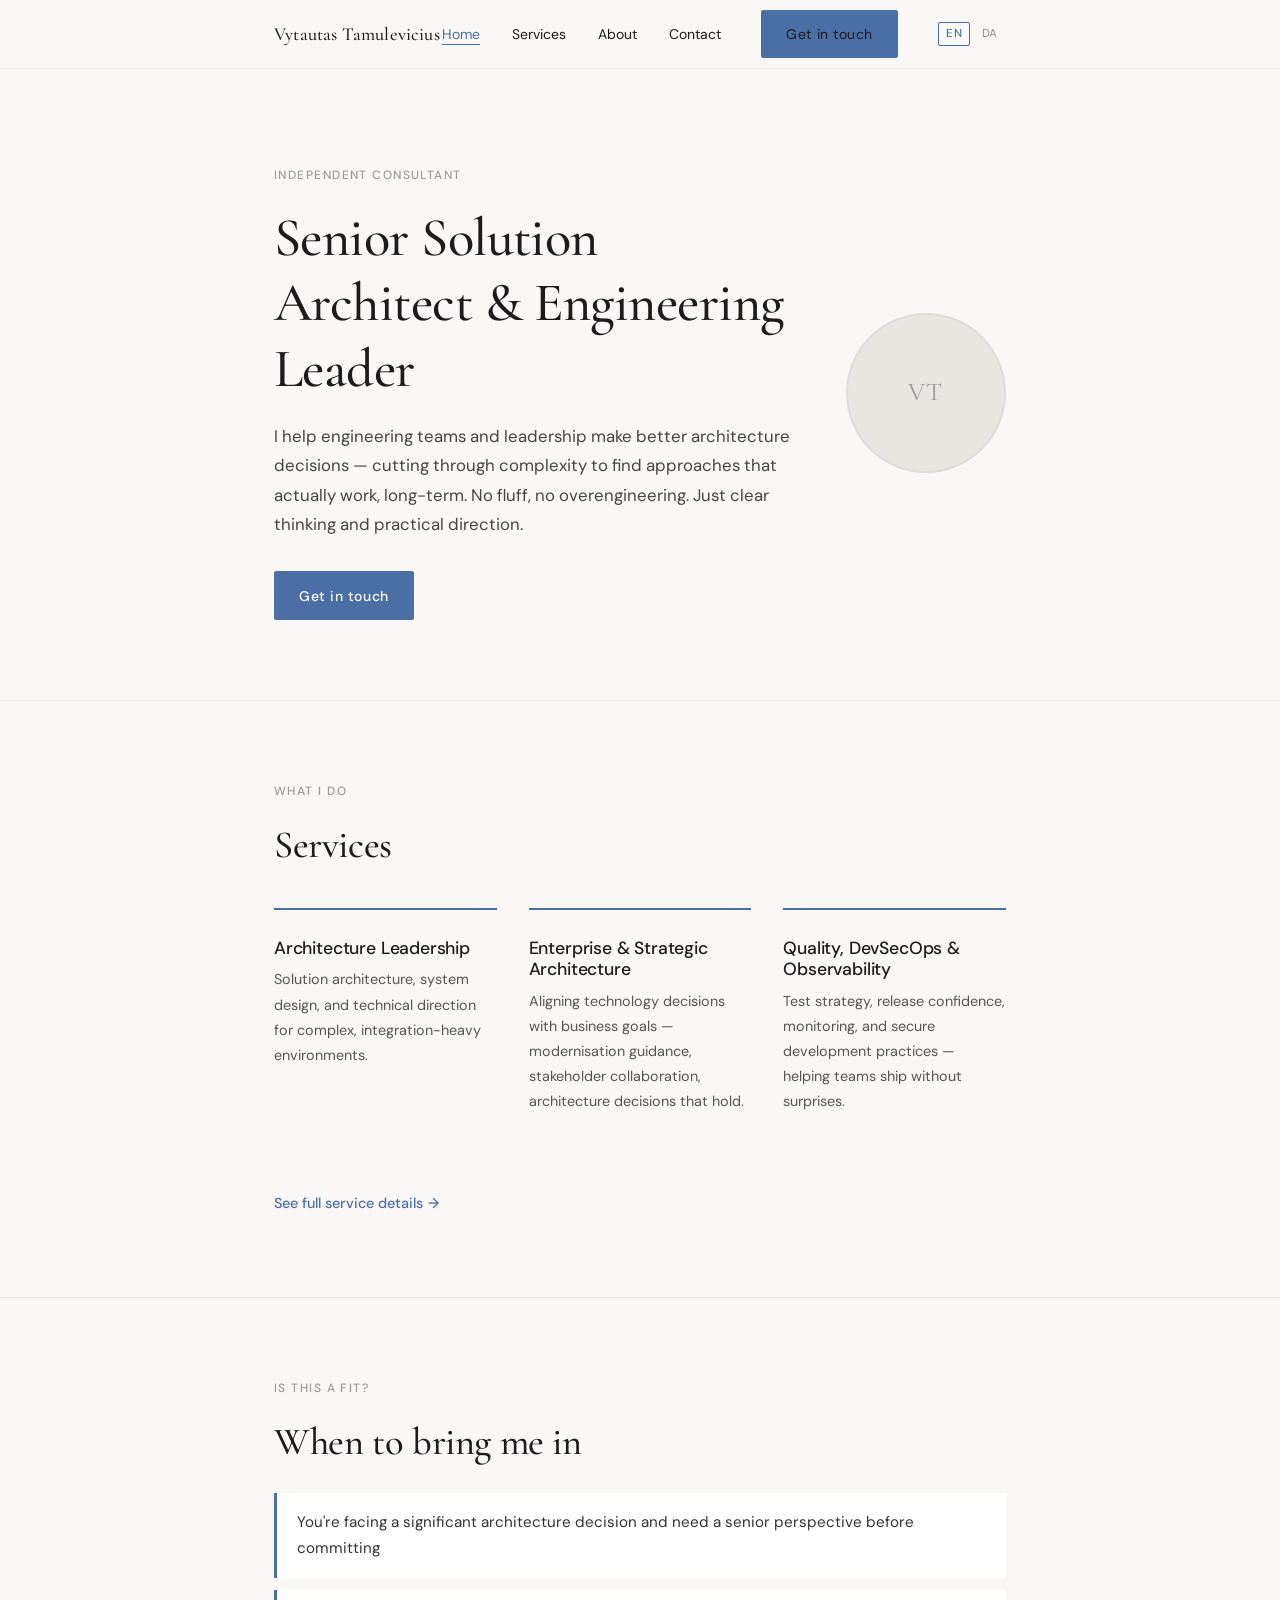
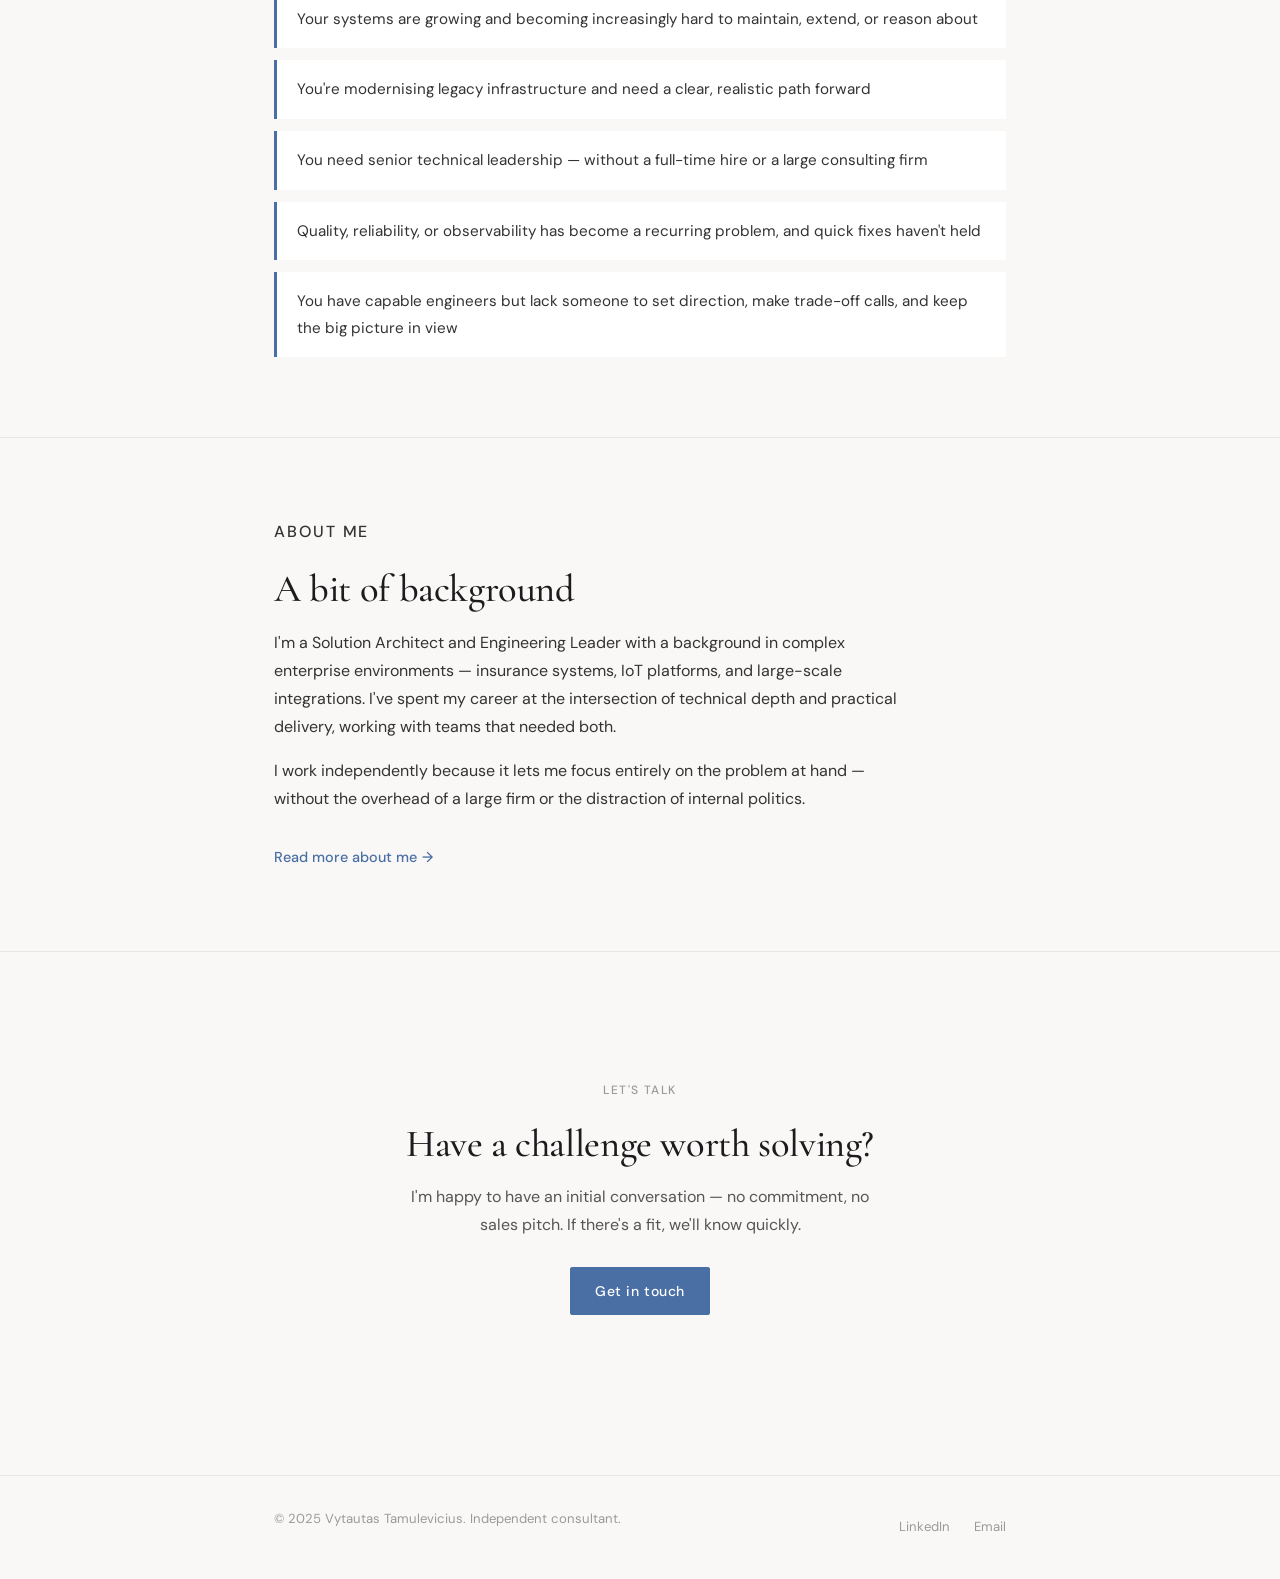
==== commit 226291ea: "Add bilingual EN/DA support and fix nav" ====
--- a/index.html
+++ b/index.html
@@ -20,15 +20,15 @@
         <li class="nav-cta"><a href="contact.html" class="btn btn-primary" data-i18n="nav_cta">Get in touch</a></li>
         <li>
           <div class="lang-switcher">
-            <button class="lang-btn" data-lang="en" aria-label="Switch to English">🇬🇧</button>
-            <button class="lang-btn" data-lang="dk" aria-label="Skift til dansk">🇩🇰</button>
+            <button class="lang-btn" data-lang="en" aria-label="Switch to English">EN</button>
+            <button class="lang-btn" data-lang="dk" aria-label="Skift til dansk">DA</button>
           </div>
         </li>
       </ul>
-      <div style="display:flex;align-items:center;gap:0.5rem;">
+      <div class="nav-mobile-controls">
         <div class="lang-switcher">
-          <button class="lang-btn" data-lang="en" aria-label="Switch to English">🇬🇧</button>
-          <button class="lang-btn" data-lang="dk" aria-label="Skift til dansk">🇩🇰</button>
+          <button class="lang-btn" data-lang="en" aria-label="Switch to English">EN</button>
+          <button class="lang-btn" data-lang="dk" aria-label="Skift til dansk">DA</button>
         </div>
         <button class="hamburger" aria-label="Toggle navigation" aria-expanded="false">
           <span></span><span></span><span></span>
@@ -157,10 +157,10 @@
 
   <footer>
     <div class="footer-inner">
-      <p class="footer-copy" data-i18n="footer_copy">© 2026 Vytautas Tamulevicius — Independent consultant</p>
+      <p class="footer-copy" data-i18n="footer_copy">© 2025 Vytautas Tamulevicius. Independent consultant.</p>
       <div class="footer-links">
         <!-- PLACEHOLDER: Verify LinkedIn URL slug before publishing -->
-        <a href="https://www.linkedin.com/in/vytautastamulevicius/" target="_blank" rel="noopener" data-i18n="footer_li">LinkedIn</a>
+        <a href="https://linkedin.com/in/vtamulevicius" target="_blank" rel="noopener" data-i18n="footer_li">LinkedIn</a>
         <a href="mailto:vytautas.tamulevicius@humanaipartner.com" data-i18n="footer_email">Email</a>
       </div>
     </div>
--- a/style.css
+++ b/style.css
@@ -574,6 +574,37 @@
   .testimonials-grid { grid-template-columns: 1fr 1fr; }
 }
 
+/* ── Language switcher ── */
+.lang-switcher {
+  display: flex;
+  align-items: center;
+  gap: 0.2rem;
+  margin-left: 0.5rem;
+}
+
+.lang-btn {
+  background: none;
+  border: 1.5px solid transparent;
+  cursor: pointer;
+  font-family: var(--font-body);
+  font-size: 0.72rem;
+  font-weight: 500;
+  letter-spacing: 0.06em;
+  color: var(--muted);
+  padding: 3px 7px;
+  border-radius: 2px;
+  transition: color 0.2s, border-color 0.2s;
+  line-height: 1.4;
+}
+.lang-btn:hover  { color: var(--accent); }
+.lang-btn.active { color: var(--accent); border-color: var(--accent); }
+
+/* Hide mobile lang switcher on desktop */
+.nav-mobile-controls { display: none; }
+@media (max-width: 700px) {
+  .nav-mobile-controls { display: flex; align-items: center; gap: 0.5rem; }
+}
+
 /* ── Form feedback ── */
 .form-success {
   display: none;
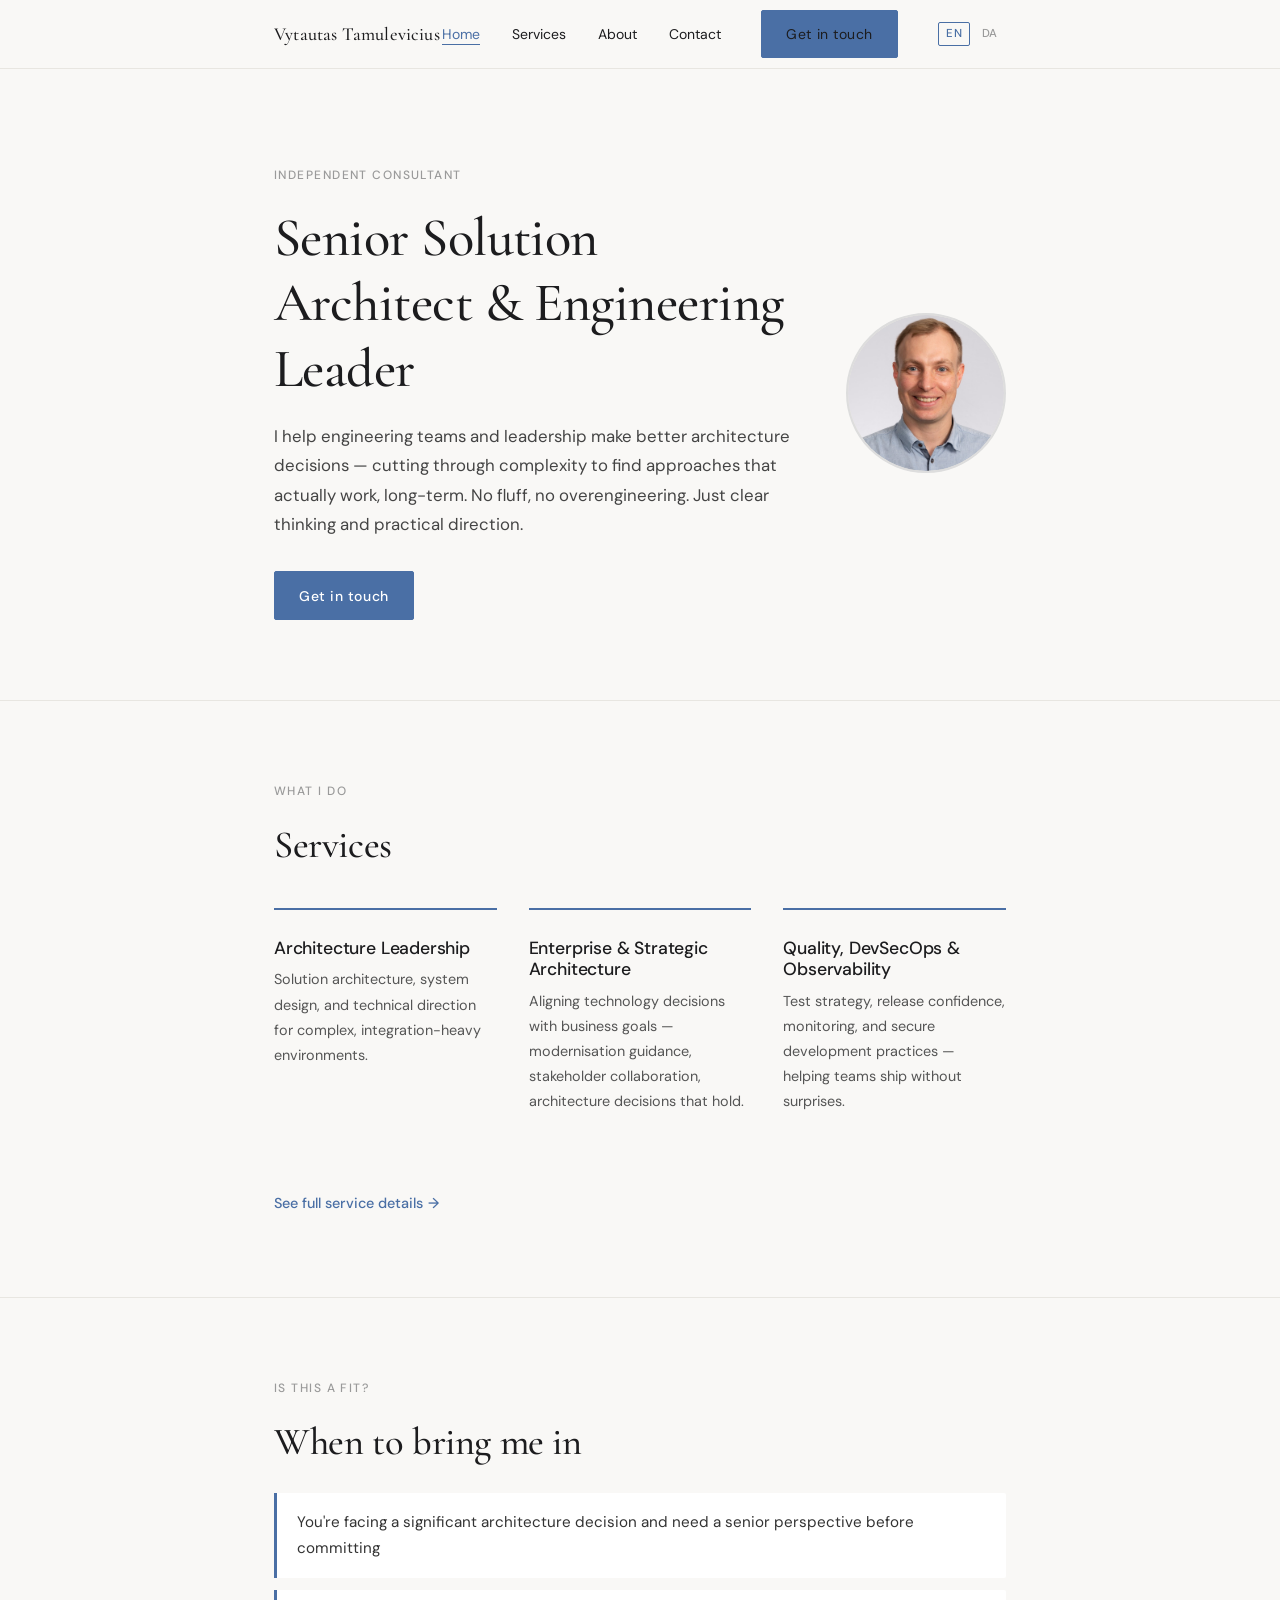
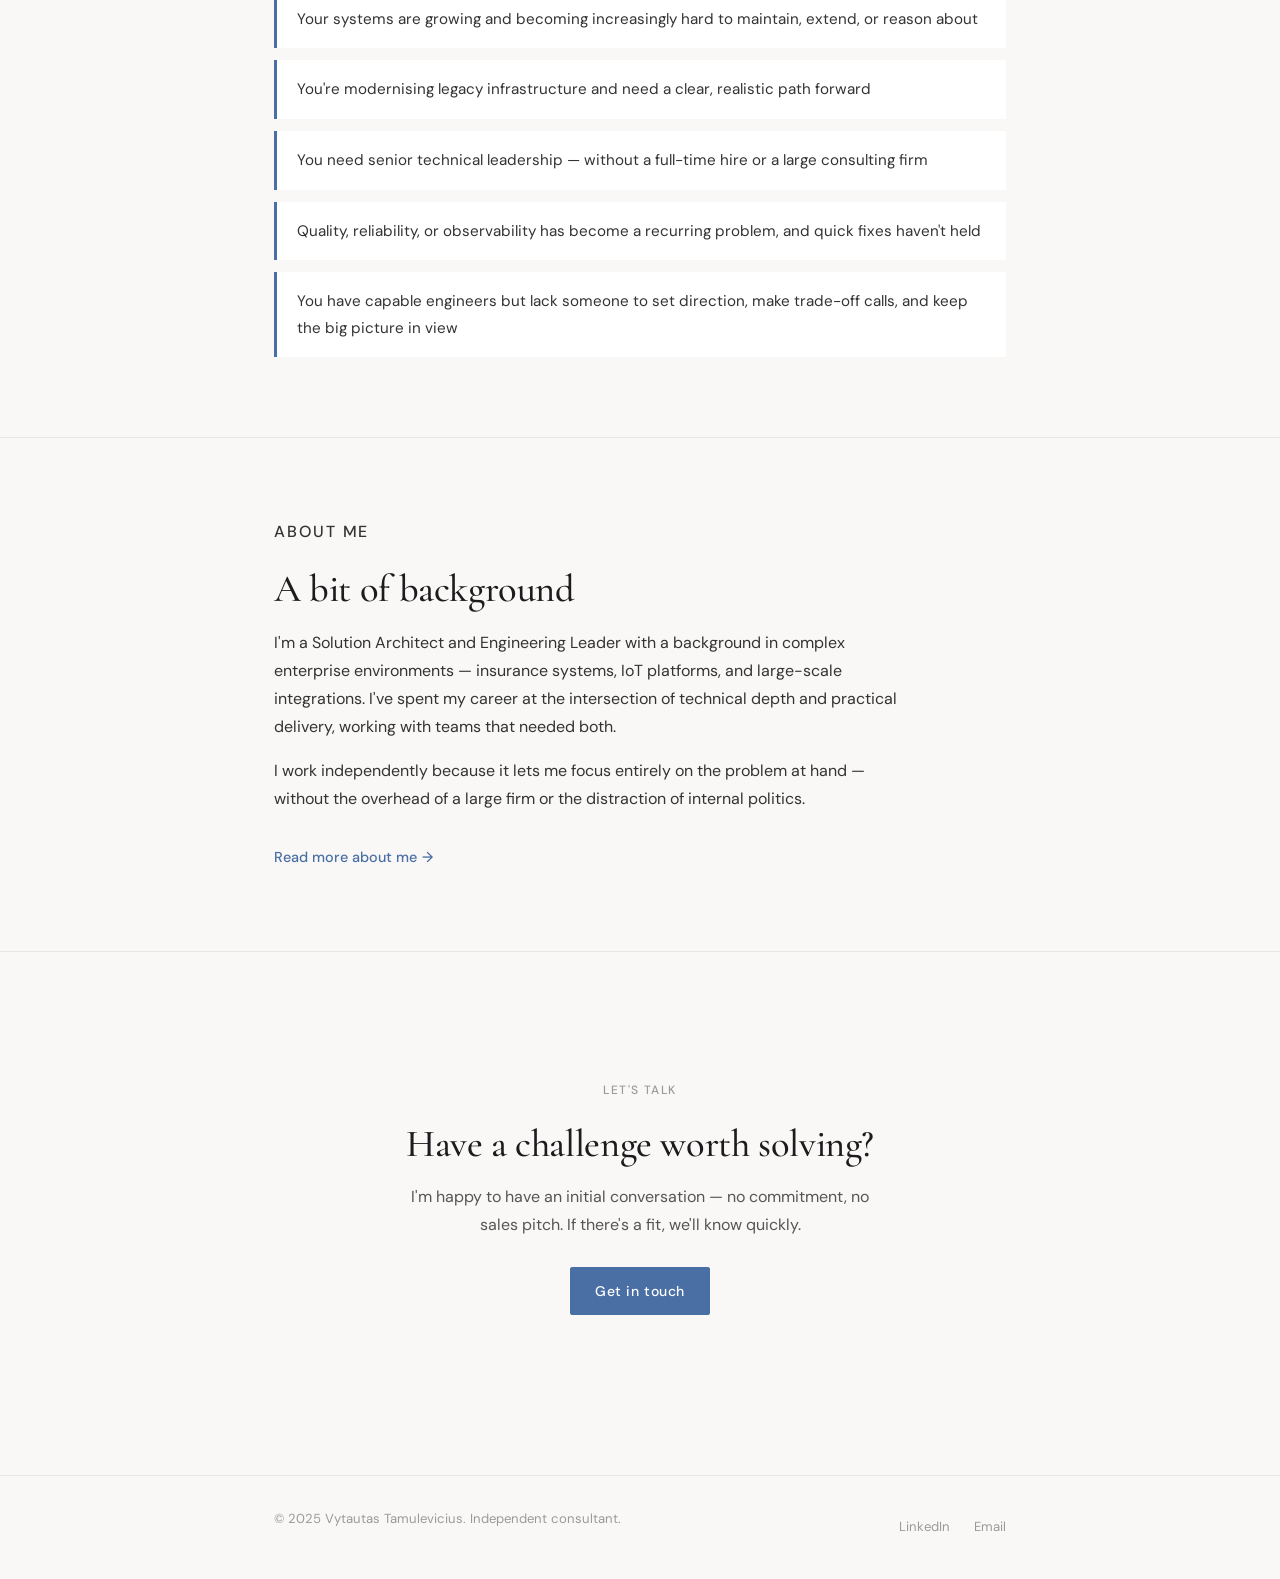
==== commit 82ca88d4: "Fix nav duplicate, add profile photo" ====
--- a/index.html
+++ b/index.html
@@ -55,8 +55,9 @@
             <p class="hero-sub" data-i18n="hero_sub">I help engineering teams and leadership make better architecture decisions — cutting through complexity to find approaches that actually work, long-term. No fluff, no overengineering. Just clear thinking and practical direction.</p>
             <a href="contact.html" class="btn btn-primary" data-i18n="hero_cta">Get in touch</a>
           </div>
-          <!-- PLACEHOLDER: Replace with your actual profile photo -->
-          <div class="photo-placeholder" aria-label="Profile photo of Vytautas Tamulevicius">VT</div>
+          <div class="photo-placeholder" aria-label="Profile photo of Vytautas Tamulevicius">
+            <img src="photo.jpg" alt="Vytautas Tamulevicius" />
+          </div>
         </div>
       </div>
     </section>
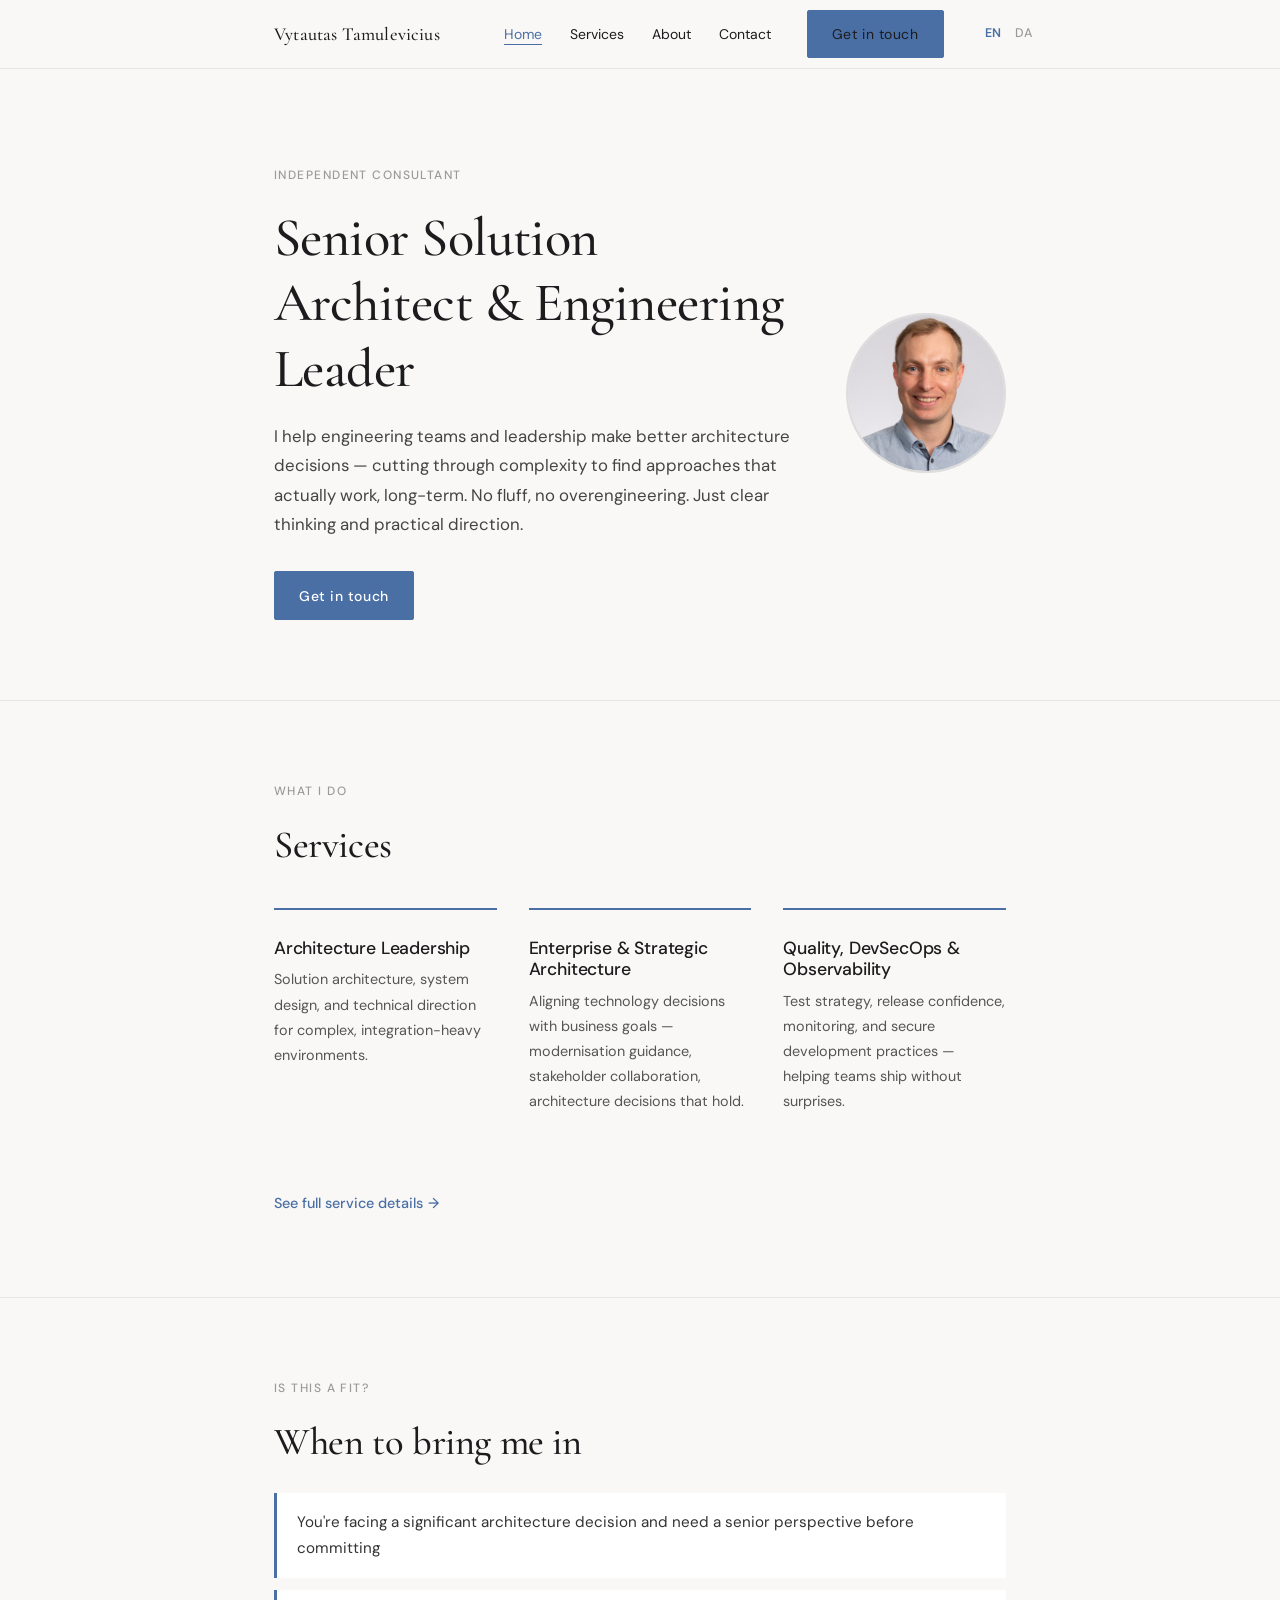
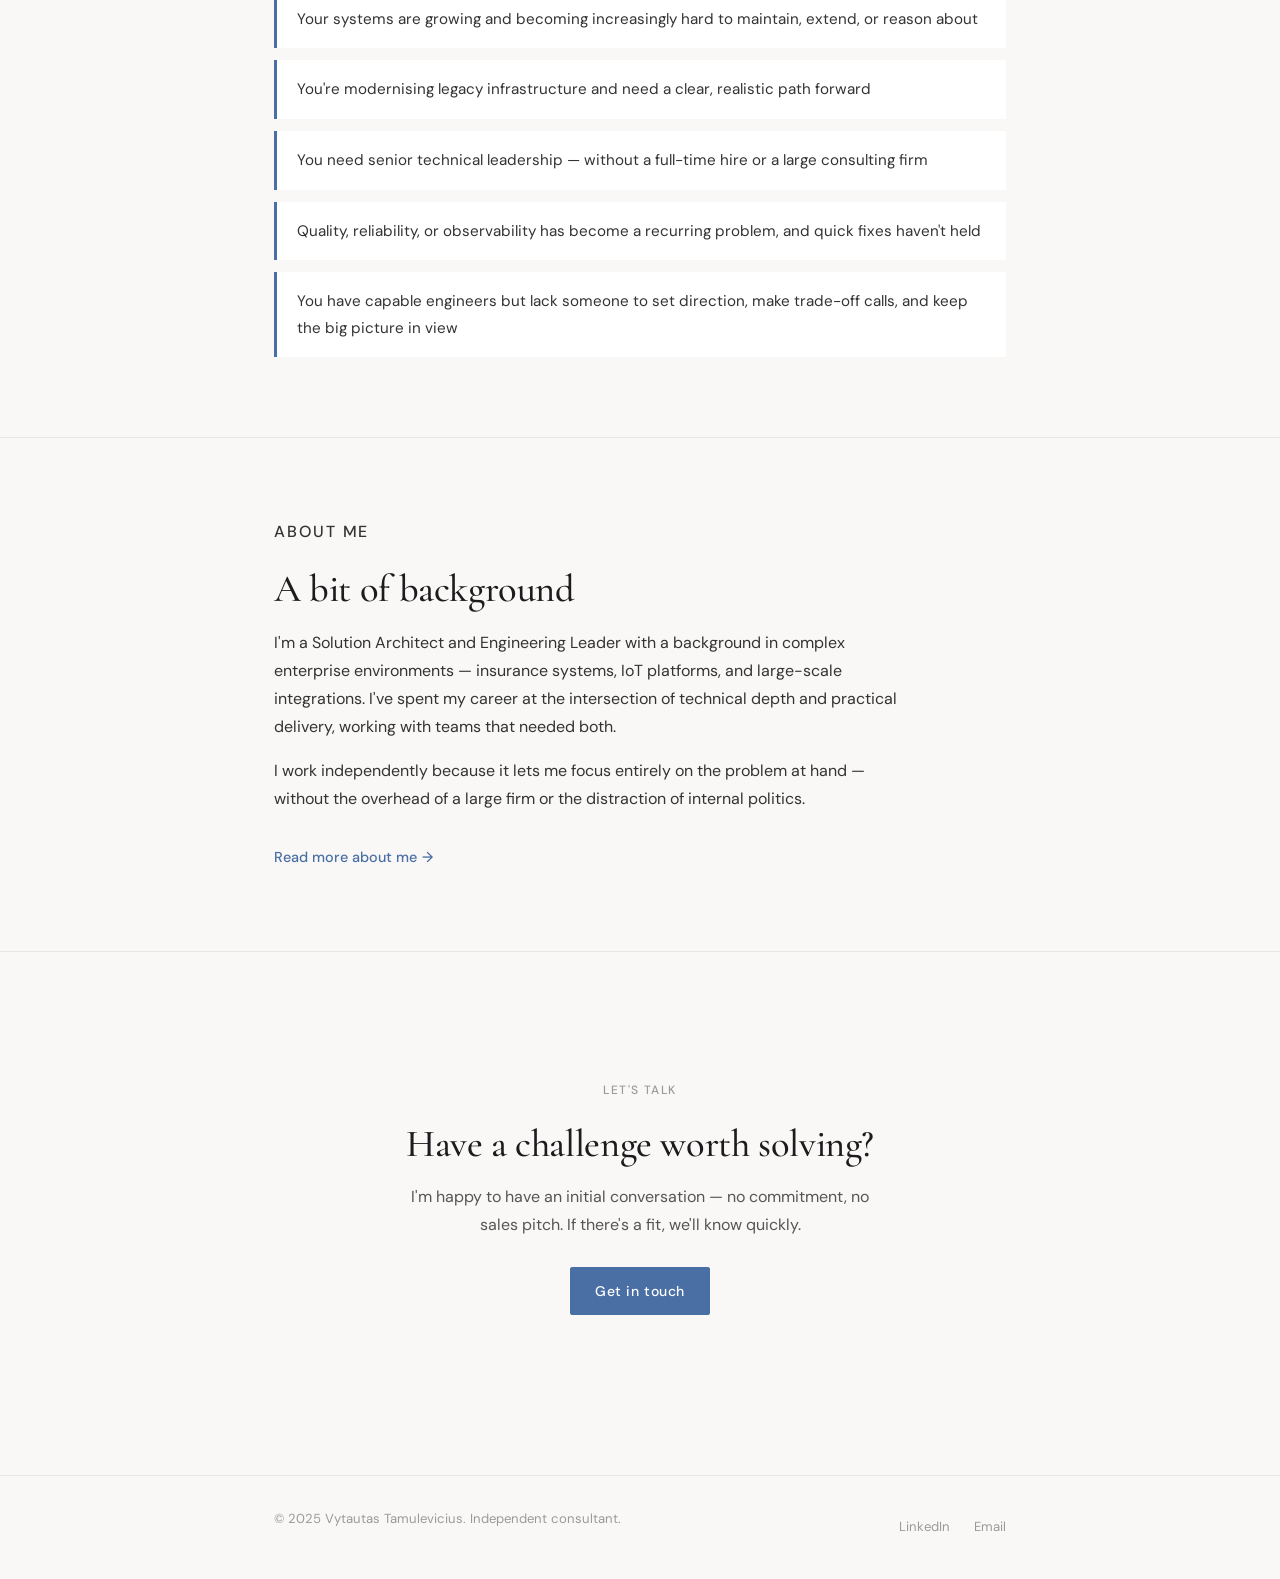
==== commit 0887f42d: "Update footer year and LinkedIn URL" ====
--- a/index.html
+++ b/index.html
@@ -158,10 +158,10 @@
 
   <footer>
     <div class="footer-inner">
-      <p class="footer-copy" data-i18n="footer_copy">© 2025 Vytautas Tamulevicius. Independent consultant.</p>
+      <p class="footer-copy" data-i18n="footer_copy">© 2026 Vytautas Tamulevicius - Independent consultant</p>
       <div class="footer-links">
         <!-- PLACEHOLDER: Verify LinkedIn URL slug before publishing -->
-        <a href="https://linkedin.com/in/vtamulevicius" target="_blank" rel="noopener" data-i18n="footer_li">LinkedIn</a>
+        <a href="https://www.linkedin.com/in/vytautastamulevicius/" target="_blank" rel="noopener" data-i18n="footer_li">LinkedIn</a>
         <a href="mailto:vytautas.tamulevicius@humanaipartner.com" data-i18n="footer_email">Email</a>
       </div>
     </div>
--- a/style.css
+++ b/style.css
@@ -82,6 +82,7 @@
   transition: background 0.2s, color 0.2s, border-color 0.2s;
   cursor: pointer;
   border: 1.5px solid transparent;
+  white-space: nowrap;
 }
 
 .btn-primary {
@@ -120,6 +121,7 @@
   display: flex;
   align-items: center;
   justify-content: space-between;
+  gap: 2rem;
 }
 
 .nav-logo {
@@ -128,14 +130,18 @@
   font-weight: 500;
   letter-spacing: 0.01em;
   color: var(--text);
+  white-space: nowrap;
+  flex-shrink: 0;
+  margin-right: 2rem;
 }
 .nav-logo:hover { color: var(--accent); transition: color 0.2s; }
 
 .nav-links {
   display: flex;
   align-items: center;
-  gap: 2rem;
+  gap: 1.75rem;
   list-style: none;
+  flex: 1;
 }
 
 .nav-links a {
@@ -381,7 +387,7 @@
 }
 
 .service-list li::before {
-  content: '—';
+  content: '•';
   position: absolute;
   left: 0;
   color: var(--accent);
@@ -584,20 +590,23 @@
 
 .lang-btn {
   background: none;
-  border: 1.5px solid transparent;
+  border: none;
   cursor: pointer;
   font-family: var(--font-body);
-  font-size: 0.72rem;
+  font-size: 0.78rem;
   font-weight: 500;
   letter-spacing: 0.06em;
   color: var(--muted);
-  padding: 3px 7px;
+  padding: 3px 5px;
   border-radius: 2px;
-  transition: color 0.2s, border-color 0.2s;
+  transition: color 0.2s;
   line-height: 1.4;
 }
 .lang-btn:hover  { color: var(--accent); }
-.lang-btn.active { color: var(--accent); border-color: var(--accent); }
+.lang-btn.active {
+  color: var(--accent);
+  font-weight: 600;
+}
 
 /* Hide mobile lang switcher on desktop */
 .nav-mobile-controls { display: none; }
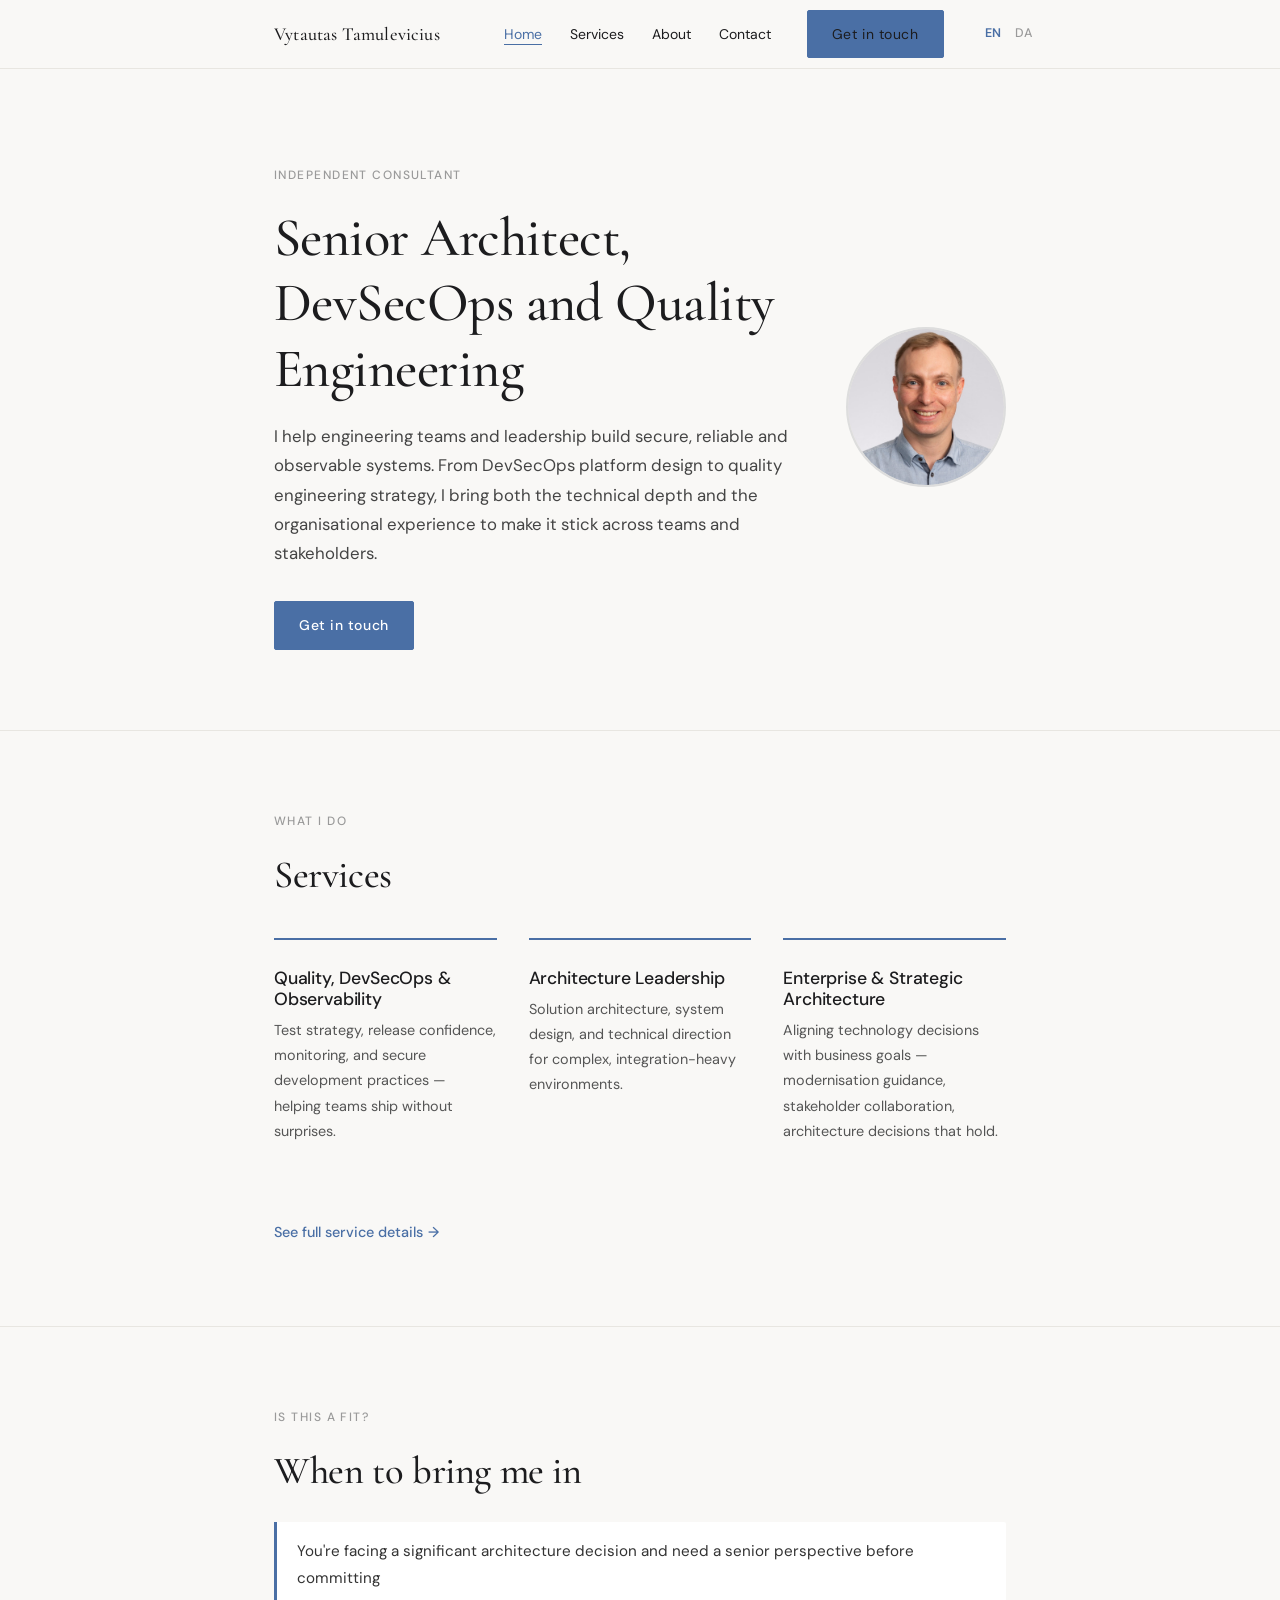
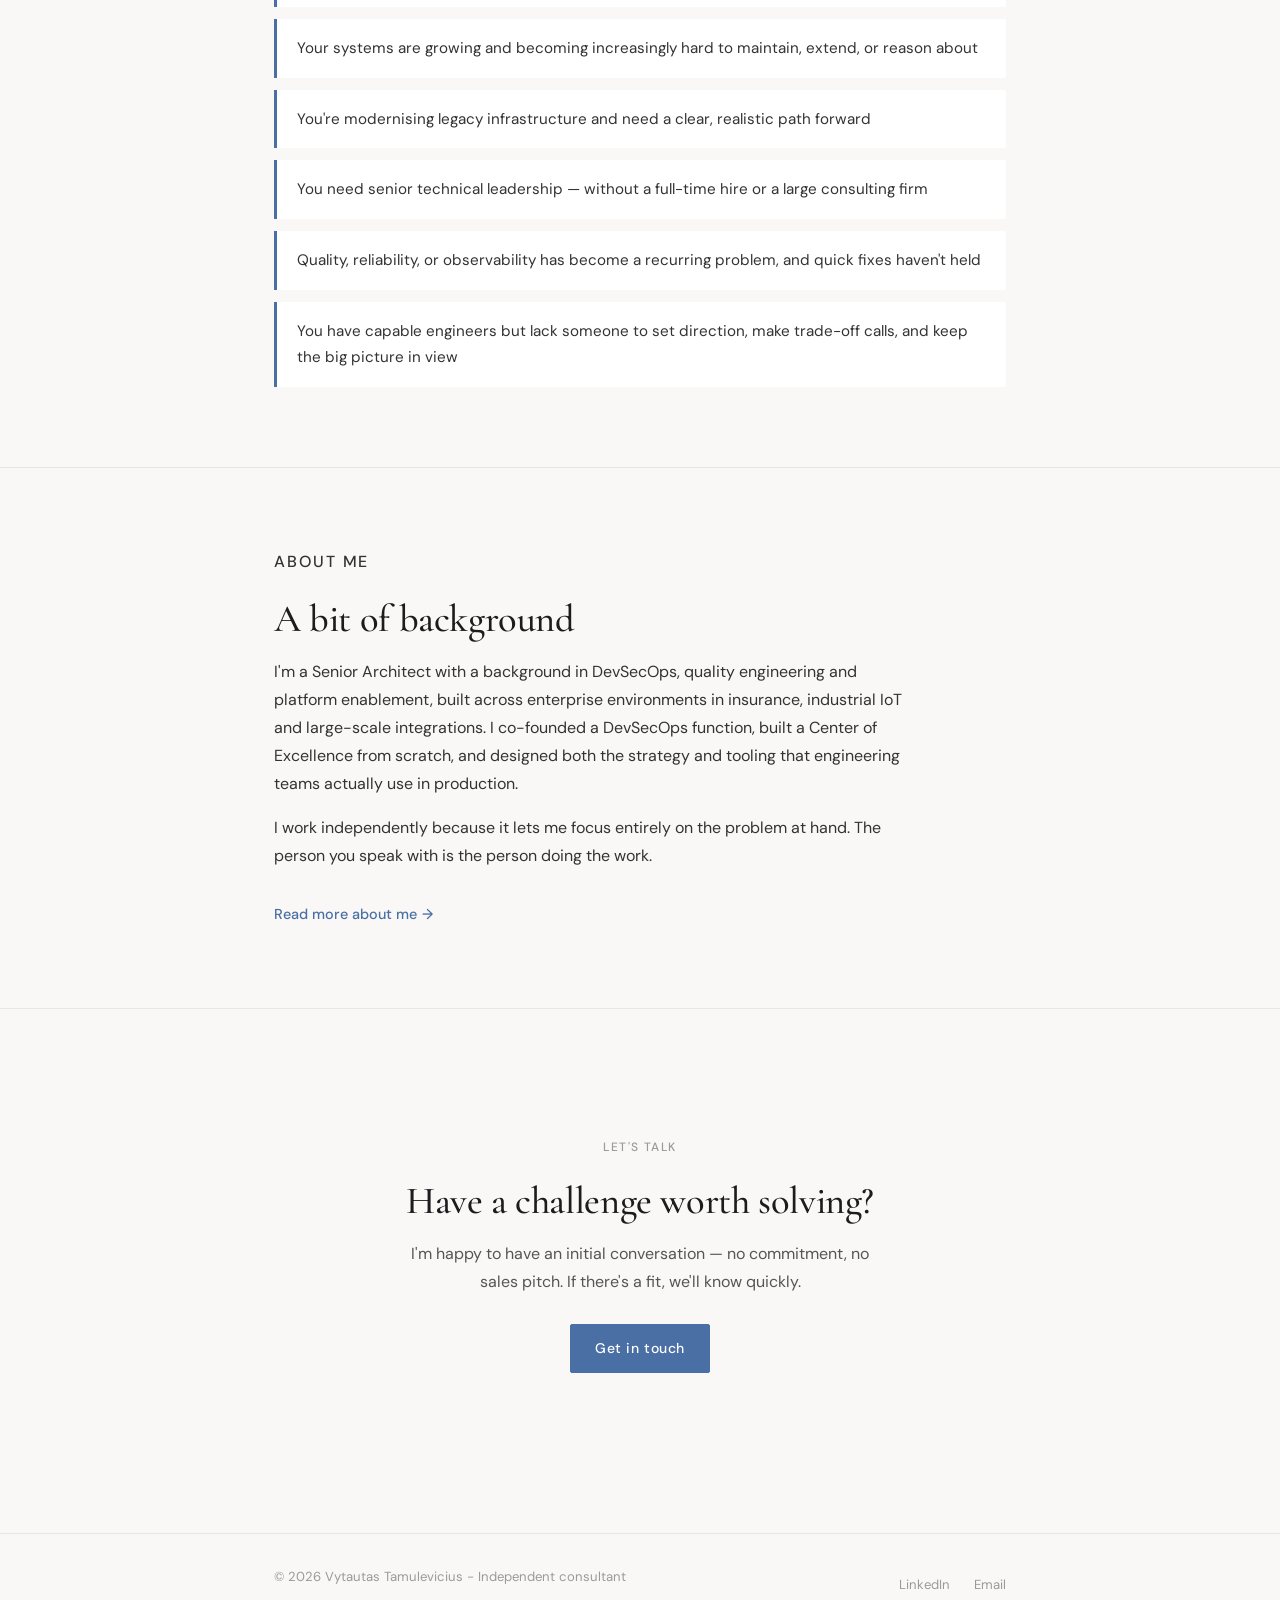
==== commit 986783b8: "edited text" ====
--- a/index.html
+++ b/index.html
@@ -3,7 +3,7 @@
 <head>
   <meta charset="UTF-8" />
   <meta name="viewport" content="width=device-width, initial-scale=1.0" />
-  <title>Vytautas Tamulevicius — Senior Solution Architect & Engineering Leader</title>
+  <title>Vytautas Tamulevicius — Senior Architect, DevSecOps & Quality Engineering</title>
   <meta name="description" content="Independent consulting by Vytautas Tamulevicius — Solution Architect and Engineering Leader helping companies navigate complex systems, modernisation, and architecture decisions." />
   <link rel="stylesheet" href="style.css" />
 </head>
@@ -51,8 +51,8 @@
         <div class="hero-inner">
           <div class="hero-text">
             <p class="section-label" data-i18n="hero_label">Independent Consultant</p>
-            <h1 data-i18n="hero_h1">Senior Solution Architect &amp; Engineering Leader</h1>
-            <p class="hero-sub" data-i18n="hero_sub">I help engineering teams and leadership make better architecture decisions — cutting through complexity to find approaches that actually work, long-term. No fluff, no overengineering. Just clear thinking and practical direction.</p>
+            <h1 data-i18n="hero_h1">Senior Architect, DevSecOps and Quality Engineering</h1>
+            <p class="hero-sub" data-i18n="hero_sub">I help engineering teams and leadership build secure, reliable and observable systems. From DevSecOps platform design to quality engineering strategy, I bring both the technical depth and the organisational experience to make it stick across teams and stakeholders.</p>
             <a href="contact.html" class="btn btn-primary" data-i18n="hero_cta">Get in touch</a>
           </div>
           <div class="photo-placeholder" aria-label="Profile photo of Vytautas Tamulevicius">
@@ -70,16 +70,16 @@
         <h2 data-i18n="services_h2">Services</h2>
         <div class="services-grid">
           <div class="service-card">
+            <h3 data-i18n="s3_title">Quality, DevSecOps &amp; Observability</h3>
+            <p data-i18n="s3_desc">Test strategy, release confidence, monitoring, and secure development practices — helping teams ship without surprises.</p>
+          </div>
+          <div class="service-card">
             <h3 data-i18n="s1_title">Architecture Leadership</h3>
             <p data-i18n="s1_desc">Solution architecture, system design, and technical direction for complex, integration-heavy environments.</p>
           </div>
           <div class="service-card">
             <h3 data-i18n="s2_title">Enterprise &amp; Strategic Architecture</h3>
             <p data-i18n="s2_desc">Aligning technology decisions with business goals — modernisation guidance, stakeholder collaboration, architecture decisions that hold.</p>
-          </div>
-          <div class="service-card">
-            <h3 data-i18n="s3_title">Quality, DevSecOps &amp; Observability</h3>
-            <p data-i18n="s3_desc">Test strategy, release confidence, monitoring, and secure development practices — helping teams ship without surprises.</p>
           </div>
         </div>
         <p style="margin-top:2rem;">
@@ -137,8 +137,8 @@
       <div class="container about-teaser">
         <p class="section-label" data-i18n="about_label">About me</p>
         <h2 data-i18n="about_h2">A bit of background</h2>
-        <p data-i18n="about_p1">I'm a Solution Architect and Engineering Leader with a background in complex enterprise environments — insurance systems, IoT platforms, and large-scale integrations. I've spent my career at the intersection of technical depth and practical delivery, working with teams that needed both.</p>
-        <p data-i18n="about_p2">I work independently because it lets me focus entirely on the problem at hand — without the overhead of a large firm or the distraction of internal politics.</p>
+        <p data-i18n="about_p1">I'm a Senior Architect with a background in DevSecOps, quality engineering and platform enablement, built across enterprise environments in insurance, industrial IoT and large-scale integrations. I co-founded a DevSecOps function, built a Center of Excellence from scratch, and designed both the strategy and tooling that engineering teams actually use in production.</p>
+        <p data-i18n="about_p2">I work independently because it lets me focus entirely on the problem at hand. The person you speak with is the person doing the work.</p>
         <a href="about.html" class="text-link" data-i18n="about_link">Read more about me</a>
       </div>
     </section>
